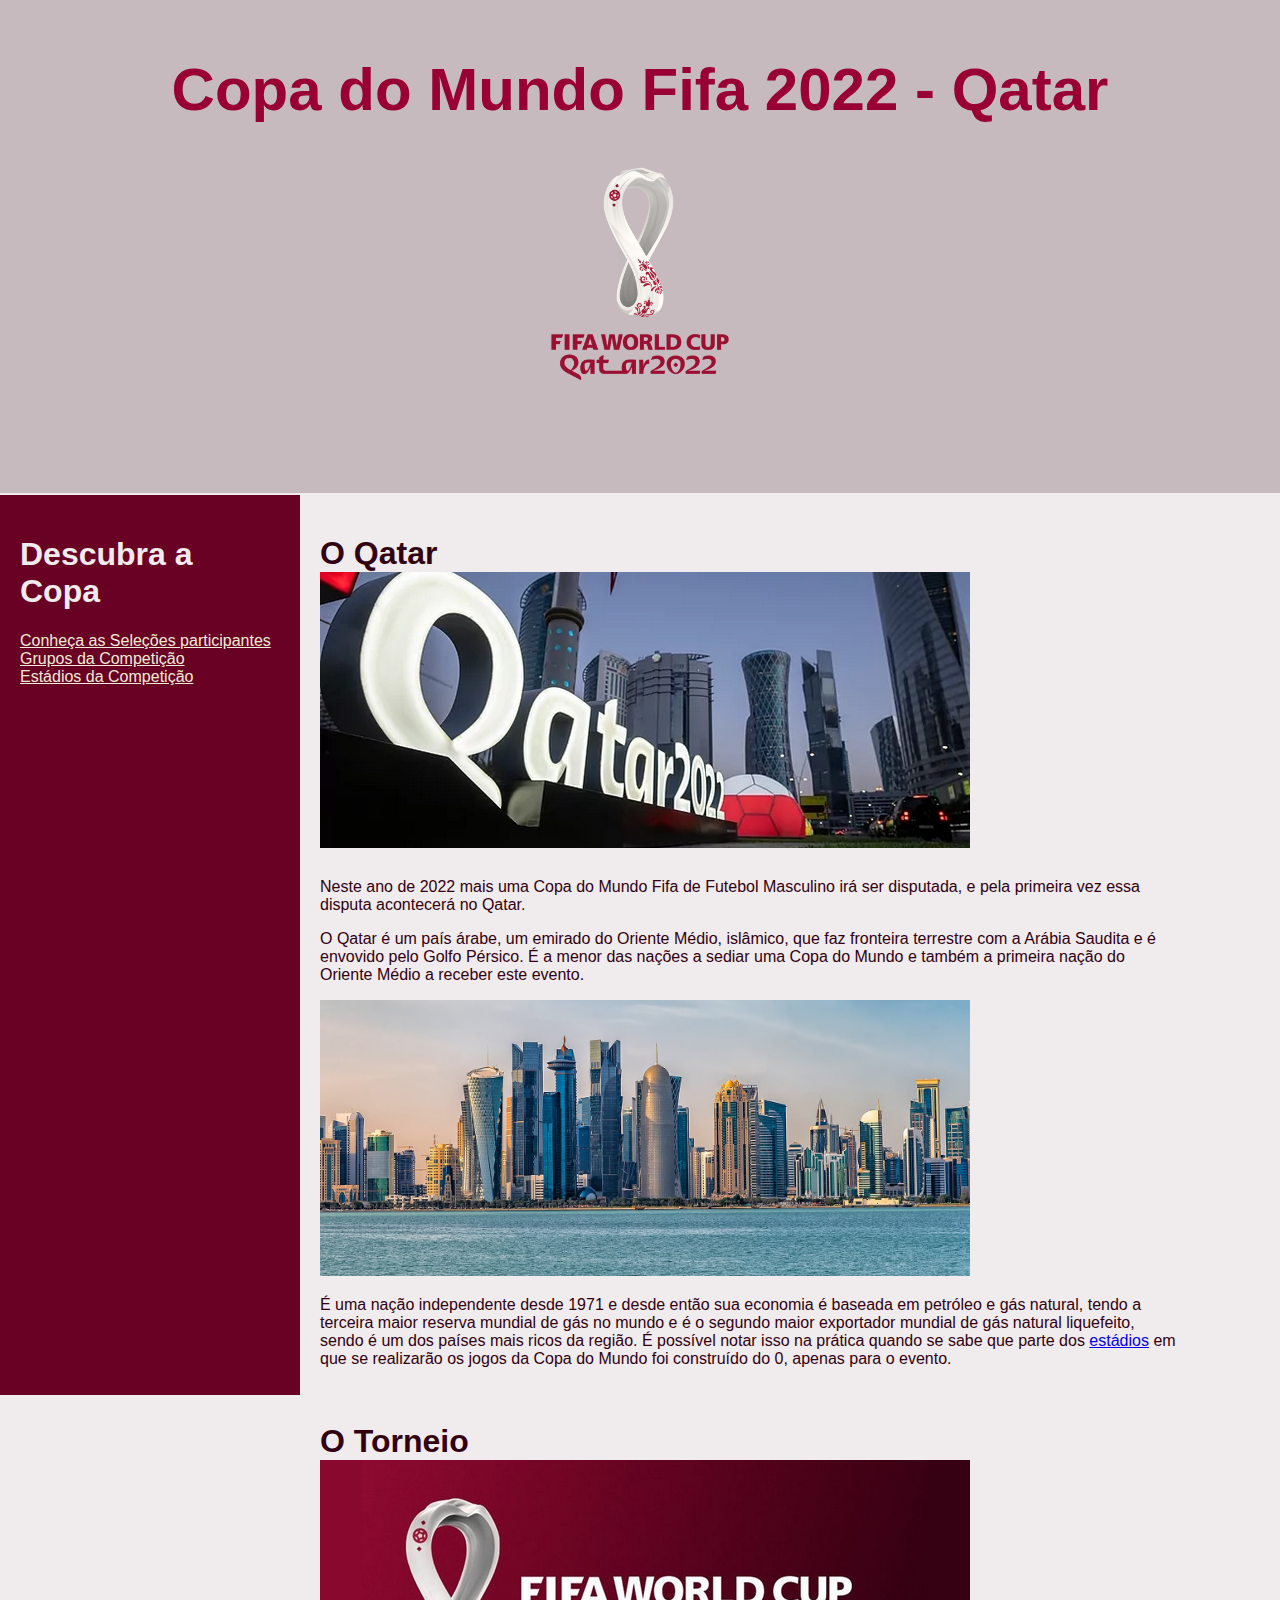
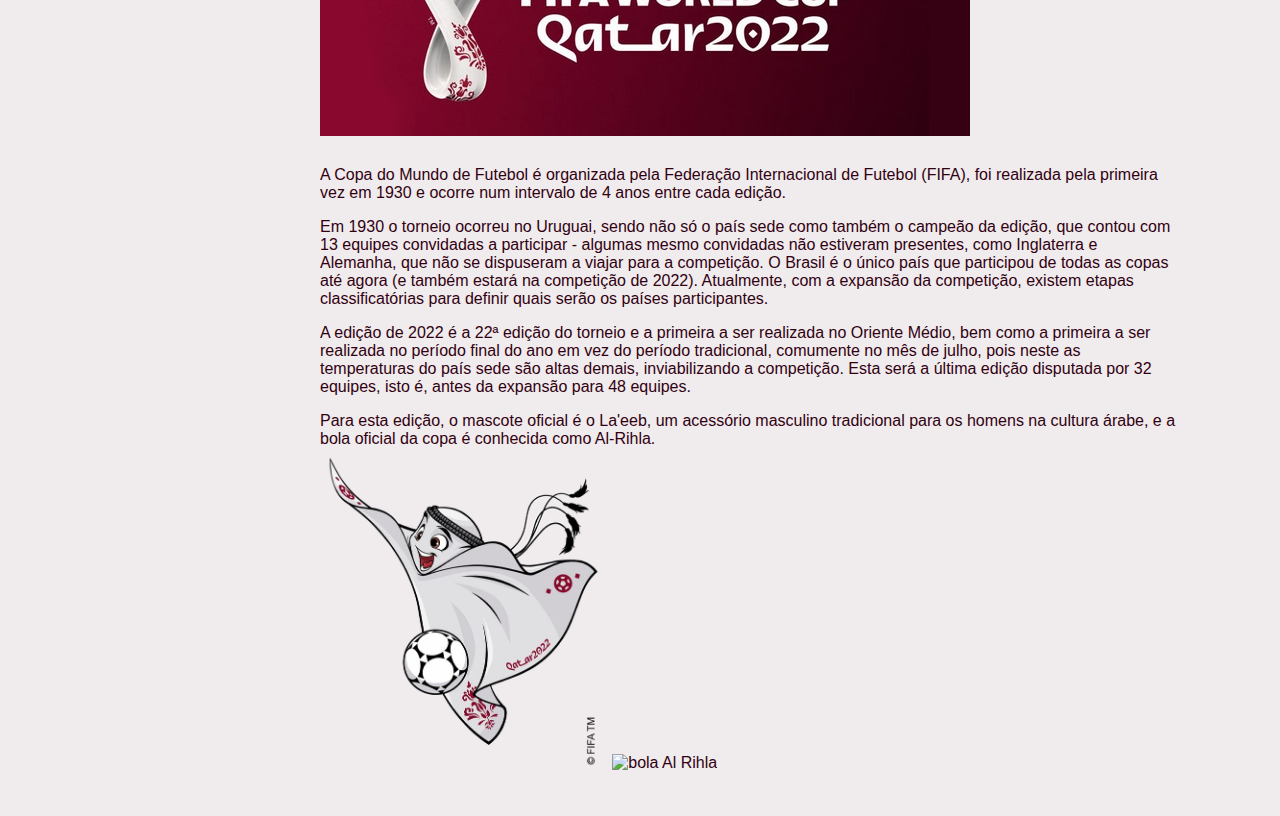
==== index.html @ 2c44ba13 "trouxe as páginas com layout" ====
<!DOCTYPE html>
<html lang="pt-BR">
<head>
    <meta charset="UTF-8">
    <meta http-equiv="X-UA-Compatible" content="IE=edge">
    <meta name="viewport" content="width=device-width, initial-scale=1.0">
    <a href="index.html"></a><title>
      Copa do Mundo 2022 | Qatar
    </a></title>
    <link href="img/copaicon.ico" rel="icon">
    <link rel="stylesheet" href="css/copa.css">
      <nav>
        <ul>
            
            
            <h1>Descubra a Copa</h1>
          
          <li><a href="#" style="color:rgb(240, 235, 214)">Conheça as Seleções participantes</a></li>
          <li><a href="#" style="color:rgb(240, 235, 214)">Grupos da Competição</a></li>
          <li><a href="estadios.html" style="color:rgb(240, 235, 214)">Estádios da Competição</a></li>
          
            </ul>
      </nav>
</head>
<body>
    <header><div class="myDiv">
        <h1 id="myDiv">Copa do Mundo Fifa 2022 - Qatar
          <br>
          <img src="img/logo-copa-cabec-2.png" alt="Copa do Mundo Fifa 2022 - Qatar" height="300px" width="300px">
        </h1>
      </div>

    </header>

    <section></section>

    

      <div class="divText">
    <h1>O Qatar
      <br>
      <img src="img/qatar_doha_2.jpg" alt="Letreiro Qatar" height="276" width="650">
    </h1>
    <p>Neste ano de 2022 mais uma Copa do Mundo Fifa de Futebol Masculino irá ser disputada, e pela primeira vez essa disputa acontecerá no Qatar.</p>
        <p>O Qatar é um país árabe, um emirado do Oriente Médio, islâmico, que faz fronteira terrestre com a Arábia Saudita e é envovido pelo Golfo Pérsico. É a menor das nações a 
            sediar uma Copa do Mundo e também a primeira nação do Oriente Médio a receber este evento.</p>
    <img src="img/qatar_doha.jpg" alt="Doha" height="276" width="650">
    <p>É uma nação independente desde 1971 e desde então sua economia é baseada em petróleo e gás natural, tendo a terceira maior reserva mundial de gás no mundo e é o segundo maior 
    exportador mundial de gás natural liquefeito, sendo é um dos países mais ricos da região. É possível notar isso na prática quando se sabe que parte 
    dos <a href="estadios.html">estádios</a> em que se realizarão os jogos da Copa do Mundo foi construído do 0, apenas para o evento.
</p>
<br>
    <h1>O Torneio
      <br>
      <img src="img/capa_fifa2.jpg" alt="Capa Fifa World Cup 2022" height="276">
    </h1>
    <p>A Copa do Mundo de Futebol é organizada pela Federação Internacional de Futebol (FIFA), foi realizada pela primeira vez em 1930 e ocorre num intervalo de 4 
        anos entre cada edição. </p>
        <p>Em 1930 o torneio ocorreu no Uruguai, sendo não só o país sede como também o campeão da edição, que contou com 13 equipes convidadas a participar - algumas mesmo convidadas 
        não estiveram presentes, como Inglaterra e Alemanha, que não se dispuseram a viajar para a competição. O Brasil é o único país que participou de todas as copas até agora 
        (e também estará na competição de 2022). Atualmente, com a expansão da competição, existem etapas classificatórias para definir quais serão os países participantes. </p> 
      <p>
        A edição de 2022 é a 22ª edição do torneio e a primeira a ser realizada no Oriente Médio, bem como a primeira a ser realizada no período final do ano em vez do período 
        tradicional, comumente no mês de julho, pois neste as temperaturas do país sede são altas demais, inviabilizando a competição. Esta será a última edição disputada por 32 
        equipes, isto é, antes da expansão para 48 equipes. </p>        
        <p>Para esta edição, o mascote oficial é o La'eeb, um acessório masculino tradicional para os homens na cultura árabe, e a bola oficial da copa é conhecida como Al-Rihla.<br>
          <img src="img/mascote_laeeb_transp.png" alt="Mascote La'eeb" height="320">
          <img src="img/bola_copa2.gif" alt="bola Al Rihla" height="320">
    </p>
  </div>
  
    
</body>
</html>
---- css/copa.css ----
* {
    box-sizing: border-box;
    
  }
  
  header {
    background-color: rgb(199, 186, 191);
    position:fixed;
    padding: 15px;
    top: 0px;
    width: 100%;
    text-align: center;
    font-size: 30px;
    font-family: 'Lucida Sans', 'Lucida Sans Regular', 'Lucida Grande', 'Lucida Sans Unicode', Geneva, Verdana, sans-serif;
    color: rgb(153, 0, 51);
  }
  
   body {
        
          margin-left: auto;
          margin-right: auto;
  
          font-family: 'Lucida Sans', 'Lucida Sans Regular', 'Lucida Grande', 'Lucida Sans Unicode', Geneva, Verdana, sans-serif;
          color:rgb(49, 1, 17);
          background-color: rgb(240, 235, 237);
        }
        
  /* Create two columns/boxes that floats next to each other */
  nav {
    margin-top: 487px;
    float: left;
    position: fixed;
    width: 300px;
    height: 100%;
    background: rgb(104, 1, 35);
    padding: 20px;
  }
  
  /* Style the list inside the menu */
  nav ul {
    list-style-type: none;
    padding: 0;
    font-family: 'Lucida Sans', 'Lucida Sans Regular', 'Lucida Grande', 'Lucida Sans Unicode', Geneva, Verdana, sans-serif;
    color:rgb(240, 235, 237);
  }

  .divText {
    position: relative;
    margin-left: 300px;
    margin-top: 486px;
    padding: 20px;
    width: 70%;
    background-color: rgb(240, 235, 237);
  
  }

section::after {
  content: "";
  display: table;
  clear: both;
}

     

      @media (max-width: 600px) {
  nav, article {
    width: 100%;
    height: auto;
  }
}
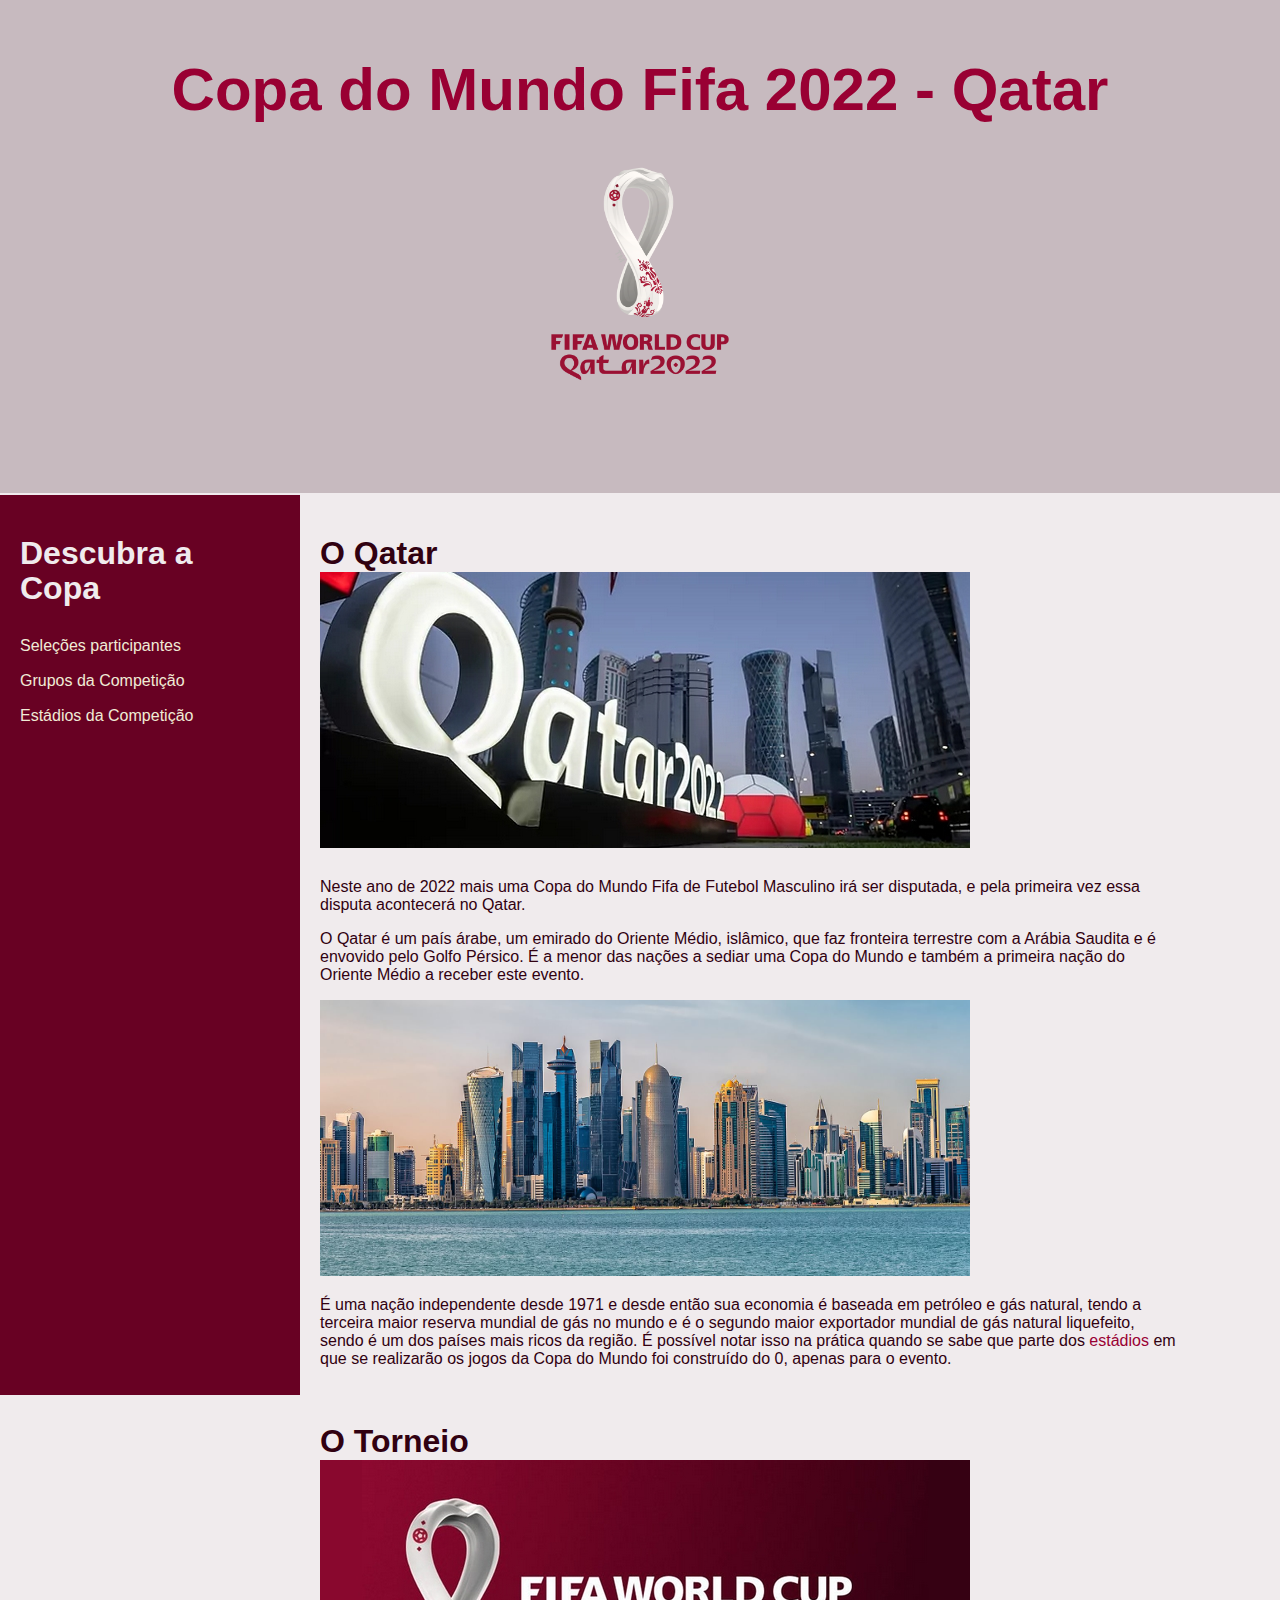
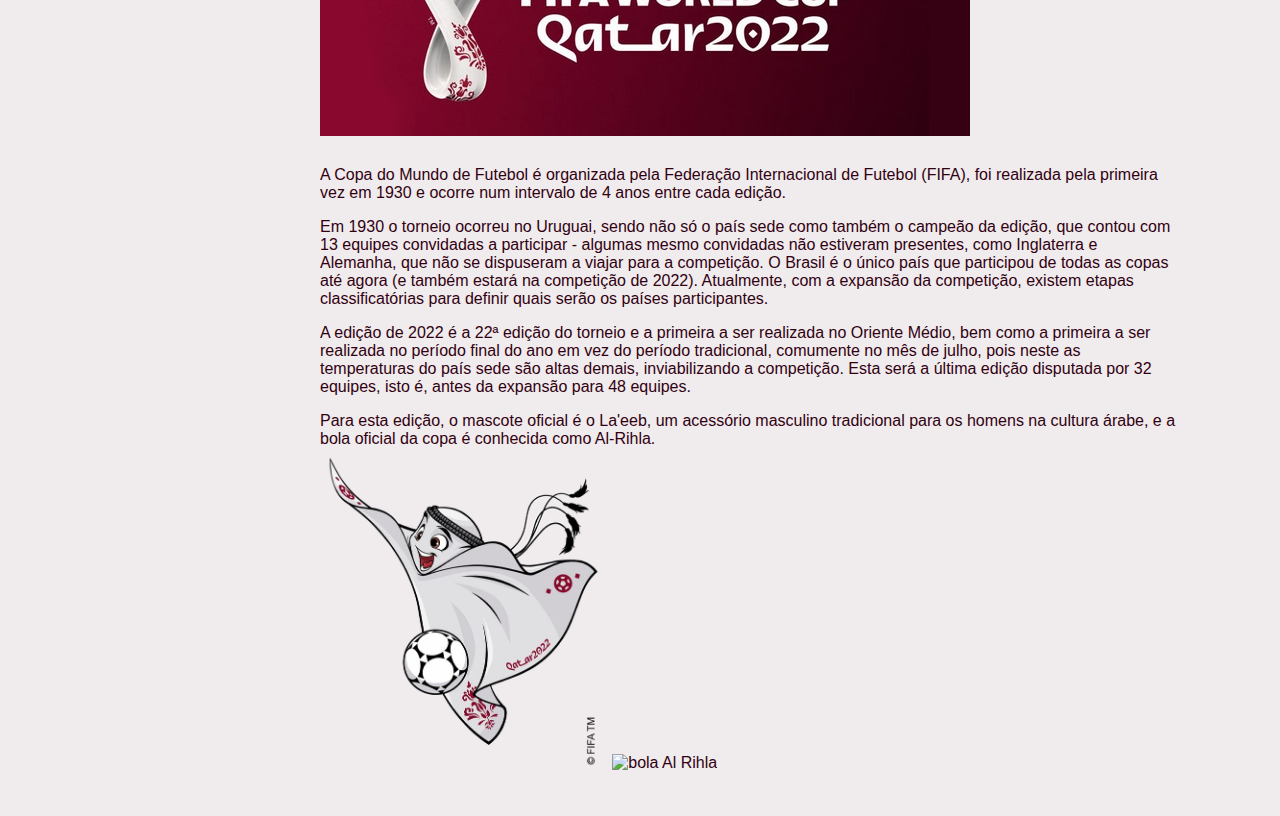
==== commit 5553d15b: "Organização dos links" ====
--- a/index.html
+++ b/index.html
@@ -4,9 +4,9 @@
     <meta charset="UTF-8">
     <meta http-equiv="X-UA-Compatible" content="IE=edge">
     <meta name="viewport" content="width=device-width, initial-scale=1.0">
-    <a href="index.html"></a><title>
+    <title>
       Copa do Mundo 2022 | Qatar
-    </a></title>
+    </title>
     <link href="img/copaicon.ico" rel="icon">
     <link rel="stylesheet" href="css/copa.css">
       <nav>
@@ -15,19 +15,19 @@
             
             <h1>Descubra a Copa</h1>
           
-          <li><a href="#" style="color:rgb(240, 235, 214)">Conheça as Seleções participantes</a></li>
-          <li><a href="#" style="color:rgb(240, 235, 214)">Grupos da Competição</a></li>
+          <li><a href="#" style="color:rgb(240, 235, 214)">Seleções participantes</a></li>
+          <li><a href="grupos.html" style="color:rgb(240, 235, 214)">Grupos da Competição</a></li>
           <li><a href="estadios.html" style="color:rgb(240, 235, 214)">Estádios da Competição</a></li>
           
             </ul>
       </nav>
 </head>
 <body>
-    <header><div class="myDiv">
+    <header><div class="myDiv"><a href="index.html">
         <h1 id="myDiv">Copa do Mundo Fifa 2022 - Qatar
           <br>
           <img src="img/logo-copa-cabec-2.png" alt="Copa do Mundo Fifa 2022 - Qatar" height="300px" width="300px">
-        </h1>
+        </h1></a>
       </div>
 
     </header>
--- a/css/copa.css
+++ b/css/copa.css
@@ -2,7 +2,16 @@
     box-sizing: border-box;
     
   }
-  
+
+  a {
+    color: rgb(153, 0, 51)
+    
+  }
+  a:link {
+    text-decoration: none;
+  }
+
+
   header {
     background-color: rgb(199, 186, 191);
     position:fixed;
@@ -14,7 +23,7 @@
     font-family: 'Lucida Sans', 'Lucida Sans Regular', 'Lucida Grande', 'Lucida Sans Unicode', Geneva, Verdana, sans-serif;
     color: rgb(153, 0, 51);
   }
-  
+
    body {
         
           margin-left: auto;
@@ -30,6 +39,7 @@
     margin-top: 487px;
     float: left;
     position: fixed;
+    line-height: 35px;
     width: 300px;
     height: 100%;
     background: rgb(104, 1, 35);
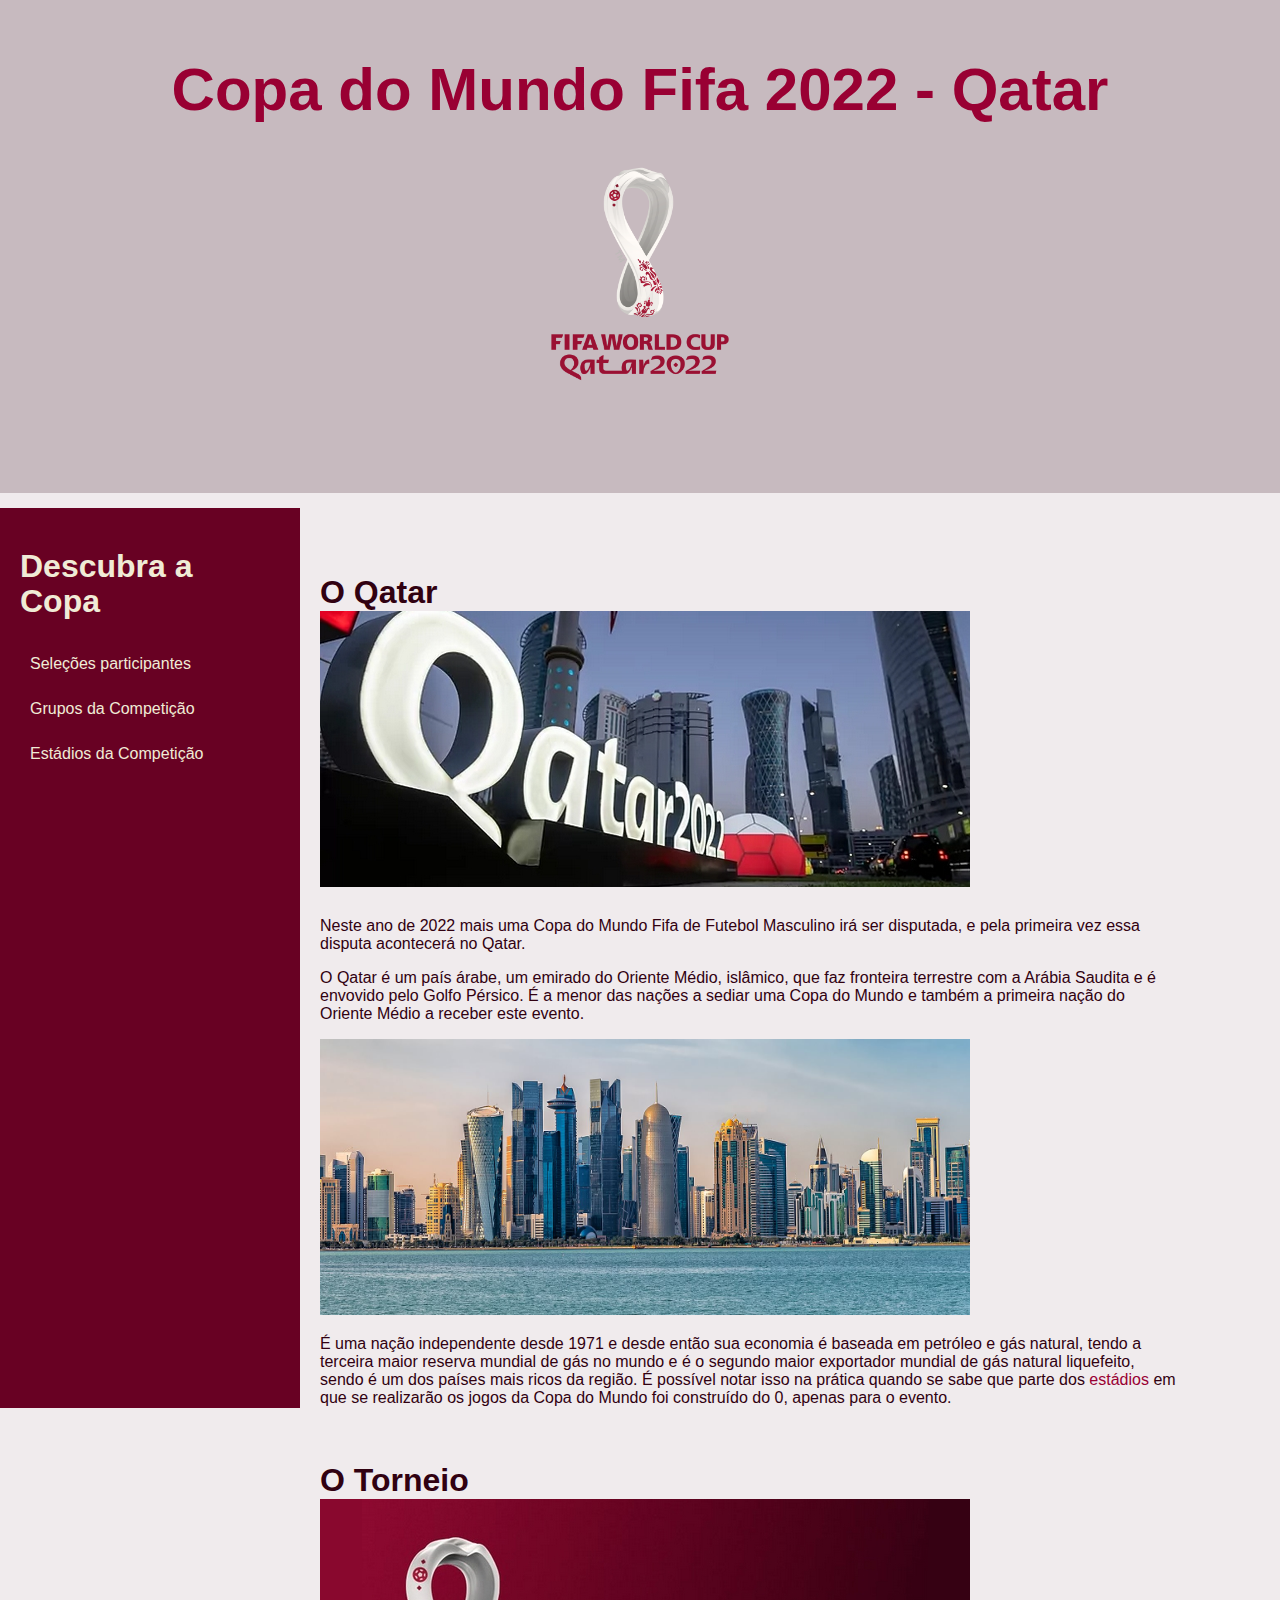
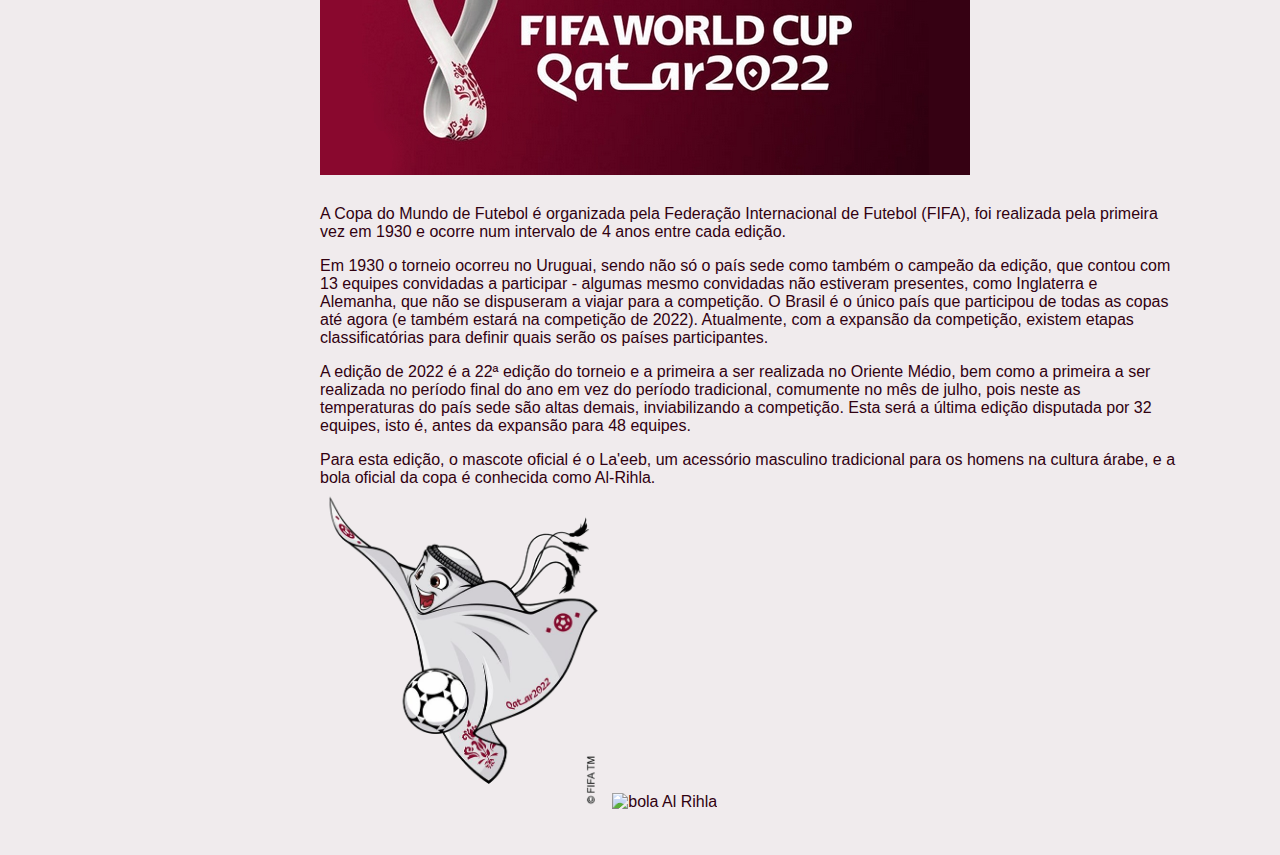
==== commit 3ce2c3aa: "selecoes e estilo no indice" ====
--- a/index.html
+++ b/index.html
@@ -9,13 +9,18 @@
     </title>
     <link href="img/copaicon.ico" rel="icon">
     <link rel="stylesheet" href="css/copa.css">
-      <nav>
-        <ul>
-            
-            
-            <h1>Descubra a Copa</h1>
+    <nav>
+      
+      <h1 style="color:rgb(240, 235, 214)">Descubra a Copa</h1>
+        <ul class="menu">
           
-          <li><a href="#" style="color:rgb(240, 235, 214)">Seleções participantes</a></li>
+          <li><a href="selecoes.html" style="color:rgb(240, 235, 214)">Seleções participantes</a>
+                <ul>
+                    <li><a href="selecoes.html#brasil">Brasil</a></li>
+                    <li><a href="link pra ir direto no país">País</a></li>
+                    <li><a href="link pra ir direto no país">País</a></li>
+                </ul>
+            </li>
           <li><a href="grupos.html" style="color:rgb(240, 235, 214)">Grupos da Competição</a></li>
           <li><a href="estadios.html" style="color:rgb(240, 235, 214)">Estádios da Competição</a></li>
           
--- a/css/copa.css
+++ b/css/copa.css
@@ -33,10 +33,11 @@
           color:rgb(49, 1, 17);
           background-color: rgb(240, 235, 237);
         }
+
         
   /* Create two columns/boxes that floats next to each other */
   nav {
-    margin-top: 487px;
+    margin-top: 500px;
     float: left;
     position: fixed;
     line-height: 35px;
@@ -50,6 +51,7 @@
   nav ul {
     list-style-type: none;
     padding: 0;
+    position: relative;
     font-family: 'Lucida Sans', 'Lucida Sans Regular', 'Lucida Grande', 'Lucida Sans Unicode', Geneva, Verdana, sans-serif;
     color:rgb(240, 235, 237);
   }
@@ -57,7 +59,7 @@
   .divText {
     position: relative;
     margin-left: 300px;
-    margin-top: 486px;
+    margin-top: 525px;
     padding: 20px;
     width: 70%;
     background-color: rgb(240, 235, 237);
@@ -77,4 +79,23 @@
     width: 100%;
     height: auto;
   }
-}+}
+
+.menu li a{color:#2c0211; text-decoration:none; padding:5px 10px; display:block;}
+
+.menu li a:hover{;
+color: rgb(29, 14, 20, 0.653);
+-moz-box-shadow:0 3px 10px 0 #CCC;
+-webkit-box-shadow:0 3px 10px 0 #ccc;
+text-shadow:0px 0px 5px #fff;
+}
+
+.menu li  ul{
+    position:absolute;
+    top:25px;
+    left: 90px;
+    background-color:rgb(199, 186, 191);
+    display:none;
+    }
+
+    .menu li:hover ul, .menu li.over ul{display:block;}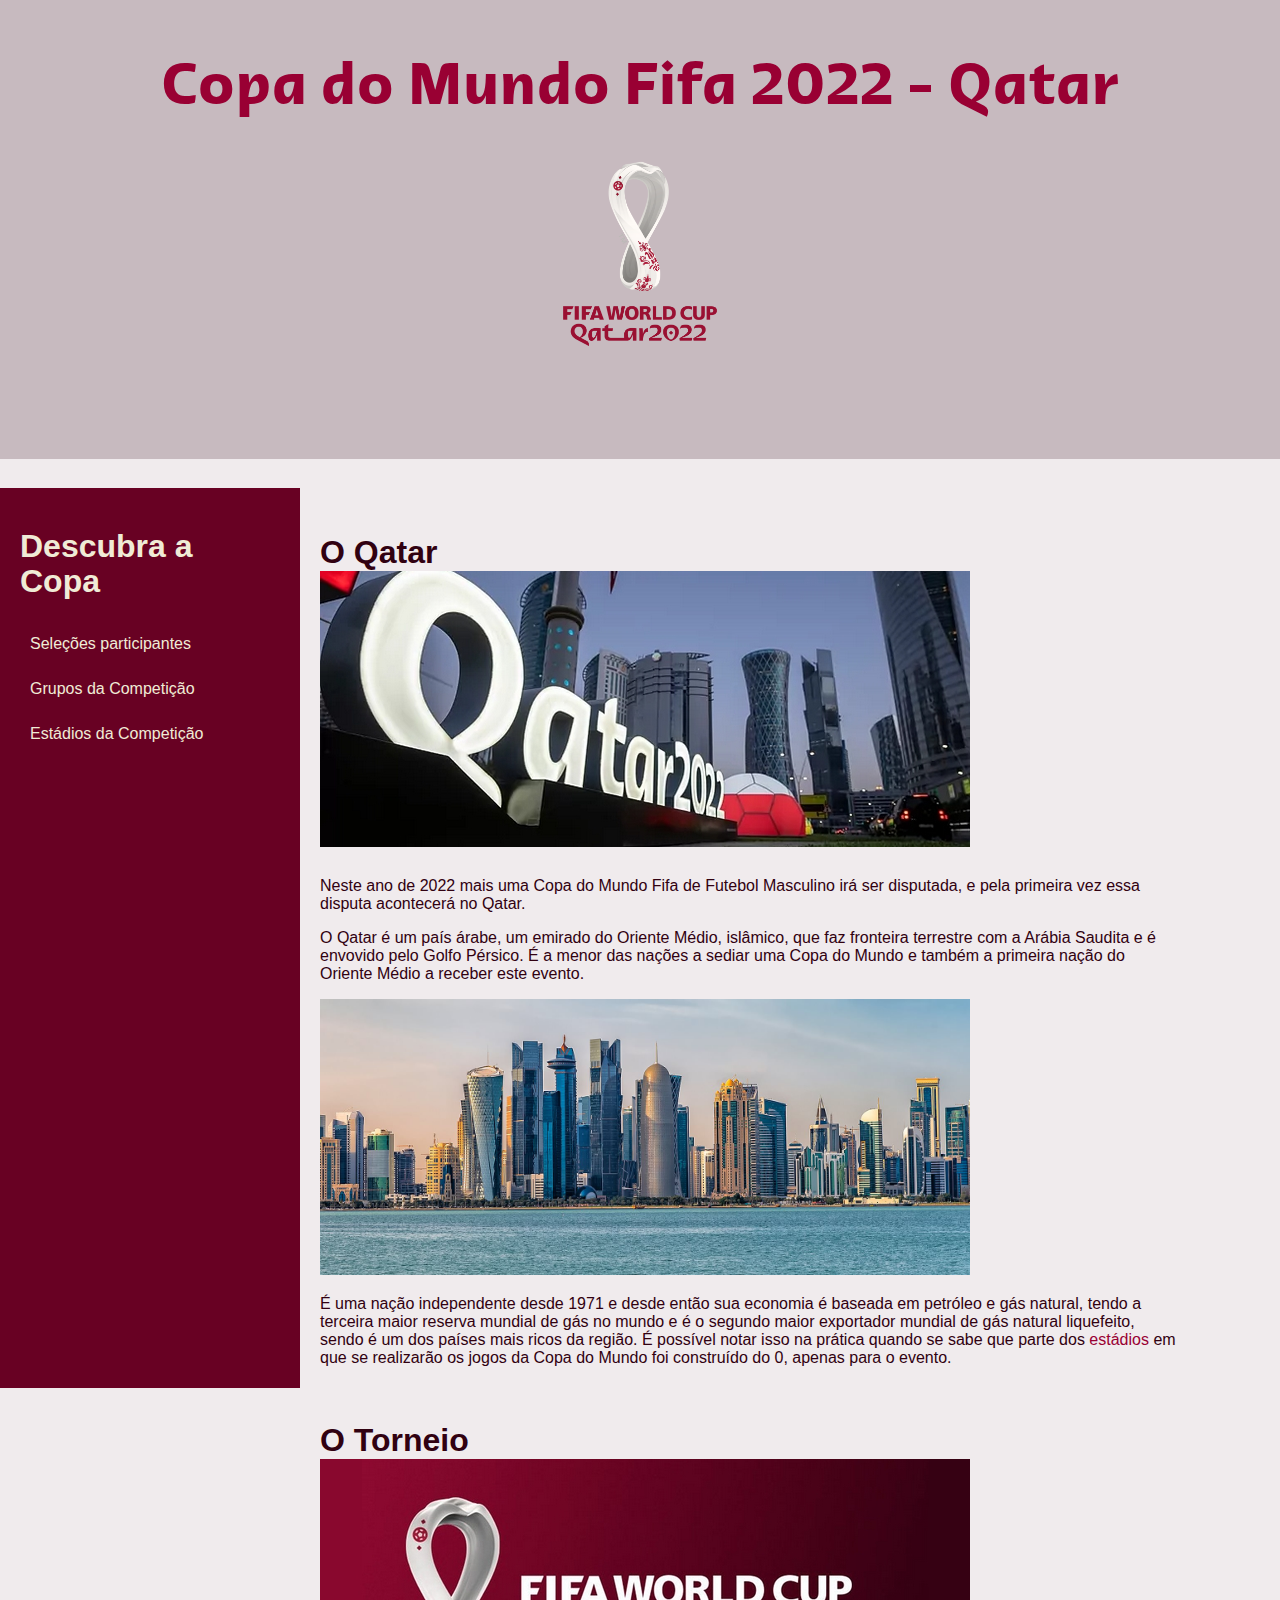
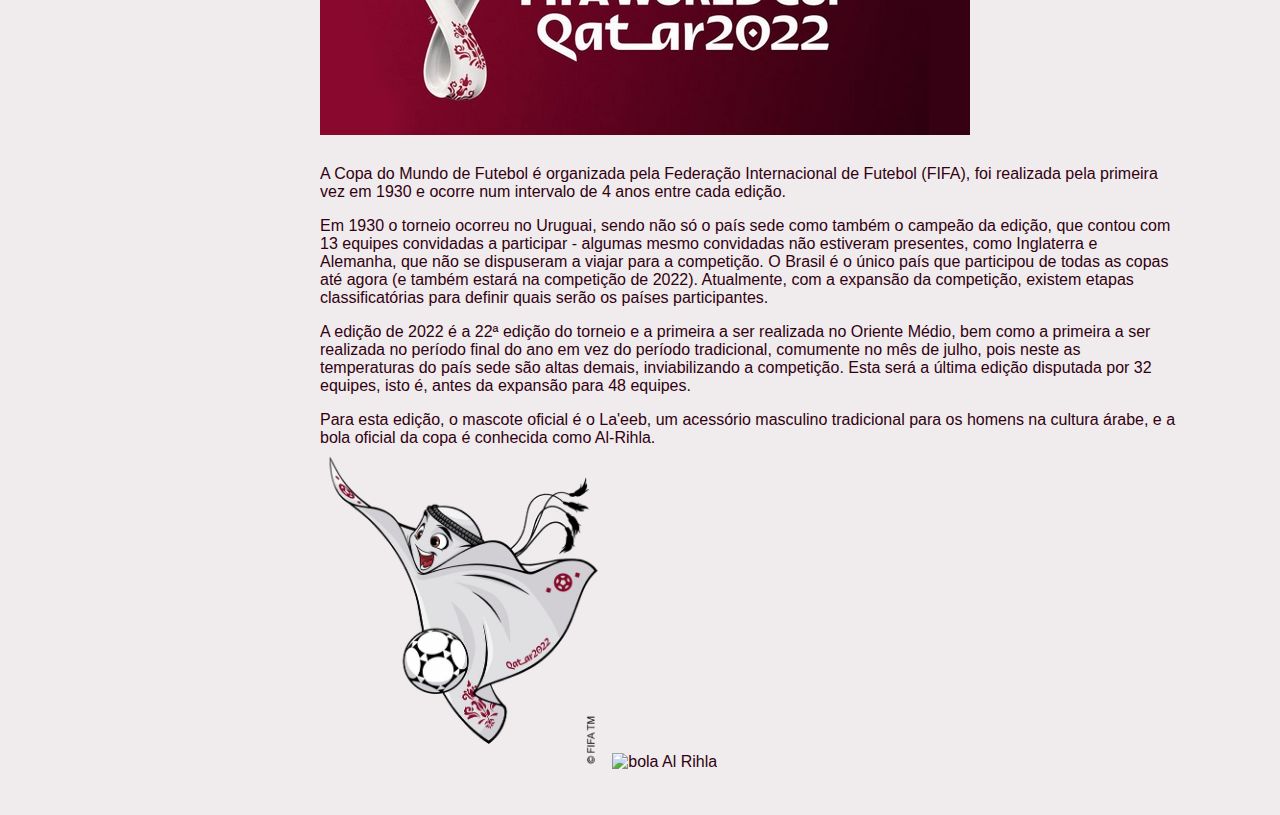
==== commit 5f27bdde: "alterações design" ====
--- a/index.html
+++ b/index.html
@@ -4,38 +4,48 @@
     <meta charset="UTF-8">
     <meta http-equiv="X-UA-Compatible" content="IE=edge">
     <meta name="viewport" content="width=device-width, initial-scale=1.0">
-    <title>
-      Copa do Mundo 2022 | Qatar
-    </title>
+    <title>Copa do Mundo 2022 | Qatar</title>
     <link href="img/copaicon.ico" rel="icon">
     <link rel="stylesheet" href="css/copa.css">
+    <link rel="stylesheet" href="css/estadios.css"> 
     <nav>
       
-      <h1 style="color:rgb(240, 235, 214)">Descubra a Copa</h1>
-        <ul class="menu">
-          
-          <li><a href="selecoes.html" style="color:rgb(240, 235, 214)">Seleções participantes</a>
-                <ul>
-                    <li><a href="selecoes.html#brasil">Brasil</a></li>
-                    <li><a href="link pra ir direto no país">País</a></li>
-                    <li><a href="link pra ir direto no país">País</a></li>
+        <h1 style="color:rgb(240, 235, 214)">Descubra a Copa</h1>
+          <ul class="menu">
+            
+            <li><a href="selecoes.html" style="color:rgb(240, 235, 214)">Seleções participantes</a>
+                  <ul class="one">
+                      <li><a href="selecoes.html#brasil">Brasil</a></li>
+                      <li><a href="link pra ir direto no país">País</a></li>
+                      <li><a href="link pra ir direto no país">País</a></li>
+                  </ul>
+              </li>
+            <li><a href="grupos.html" style="color:rgb(240, 235, 214)">Grupos da Competição</a></li>
+            <li><a href="estadios.html" style="color:rgb(240, 235, 214)">Estádios da Competição</a>
+                <ul class="two">
+                    <li><a href="estadios.html#bayt">Al Bayt</a></li>
+                    <li><a href="estadios.html#lusail">Lusail</a></li>
+                    <li><a href="estadios.html#est974">Estádio 974</a></li>
+                    <li><a href="estadios.html#khalifa">Khalifa</a></li>
+                    <li><a href="estadios.html#educacao">Cidade da Educação</a></li>
+                    <li><a href="estadios.html#thumama">Al Thumama</a></li>
+                    <li><a href="estadios.html#ahmad">Àhmad Bin Ali</a></li>
+                    <li><a href="estadios.html#janoub">Al Janoub</a></li>
                 </ul>
             </li>
-          <li><a href="grupos.html" style="color:rgb(240, 235, 214)">Grupos da Competição</a></li>
-          <li><a href="estadios.html" style="color:rgb(240, 235, 214)">Estádios da Competição</a></li>
-          
-            </ul>
-      </nav>
+            
+              </ul>
+        </nav>
 </head>
 <body>
-    <header><div class="myDiv"><a href="index.html">
-        <h1 id="myDiv">Copa do Mundo Fifa 2022 - Qatar
-          <br>
-          <img src="img/logo-copa-cabec-2.png" alt="Copa do Mundo Fifa 2022 - Qatar" height="300px" width="300px">
-        </h1></a>
-      </div>
+  <header><div class="myDiv"><a href="index.html">
+    <h1 id="myDiv">Copa do Mundo Fifa 2022 - Qatar
+      <br>
+      <img src="img/logo-copa-cabec-2.png" alt="Copa do Mundo Fifa 2022 - Qatar" height="260px" width="260px">
+    </h1></a>
+  </div>
 
-    </header>
+</header>
 
     <section></section>
 
--- a/css/copa.css
+++ b/css/copa.css
@@ -1,6 +1,12 @@
 * {
     box-sizing: border-box;
     
+  }
+
+  @font-face {
+    font-family: "copaqatar";
+    src: url("Qatar2022Arabic-Bold.ttf");
+    font-style: normal;
   }
 
   a {
@@ -15,20 +21,25 @@
   header {
     background-color: rgb(199, 186, 191);
     position:fixed;
+    font-family: "copaqatar";    
     padding: 15px;
     top: 0px;
     width: 100%;
     text-align: center;
+    color: rgb(153, 0, 51);
+  }
+
+  .myDiv {
+    font-family: "copaqatar";
     font-size: 30px;
-    font-family: 'Lucida Sans', 'Lucida Sans Regular', 'Lucida Grande', 'Lucida Sans Unicode', Geneva, Verdana, sans-serif;
-    color: rgb(153, 0, 51);
+    letter-spacing: 1px;
+
   }
 
    body {
         
           margin-left: auto;
-          margin-right: auto;
-  
+          margin-right: auto;  
           font-family: 'Lucida Sans', 'Lucida Sans Regular', 'Lucida Grande', 'Lucida Sans Unicode', Geneva, Verdana, sans-serif;
           color:rgb(49, 1, 17);
           background-color: rgb(240, 235, 237);
@@ -37,9 +48,9 @@
         
   /* Create two columns/boxes that floats next to each other */
   nav {
-    margin-top: 500px;
+    margin-top: 480px;
     float: left;
-    position: fixed;
+    position: absolute;
     line-height: 35px;
     width: 300px;
     height: 100%;
@@ -58,8 +69,8 @@
 
   .divText {
     position: relative;
+    margin-top: 485px;
     margin-left: 300px;
-    margin-top: 525px;
     padding: 20px;
     width: 70%;
     background-color: rgb(240, 235, 237);
@@ -69,7 +80,7 @@
 section::after {
   content: "";
   display: table;
-  clear: both;
+
 }
 
      
@@ -77,7 +88,7 @@
       @media (max-width: 600px) {
   nav, article {
     width: 100%;
-    height: auto;
+    height: 100%;
   }
 }
 
@@ -90,12 +101,22 @@
 text-shadow:0px 0px 5px #fff;
 }
 
-.menu li  ul{
-    position:absolute;
-    top:25px;
-    left: 90px;
+.menu li  ul.one{
+    position:sticky;
+    top:35px;
+    left: 150px;
     background-color:rgb(199, 186, 191);
     display:none;
     }
 
-    .menu li:hover ul, .menu li.over ul{display:block;}+    .menu li:hover ul, .menu li.over ul{display:block;}
+
+.menu li  ul.two{
+      position:sticky;
+      top:125px;
+      left: 150px;
+      background-color:rgb(199, 186, 191);
+      display:none;
+      }
+  
+      .menu li:hover ul, .menu li.over ul{display:block;}--- a/css/estadios.css
+++ b/css/estadios.css
@@ -0,0 +1,22 @@
+#jogos1, th, td {
+    border: 2px solid rgb(49, 1, 17);
+    border-collapse: collapse;
+    text-align: center;
+  }
+  
+  #info {
+    position: sticky;
+    background-color: rgb(240, 235, 237);
+    padding: 20px;
+    width: 70%;
+    margin-top: 485px;
+    margin-left: 300px;
+  }
+  
+  .tabela1 {
+    text-align: center;
+  }
+  
+  #primeira {
+      background-color: rgb(211, 177, 187);
+  }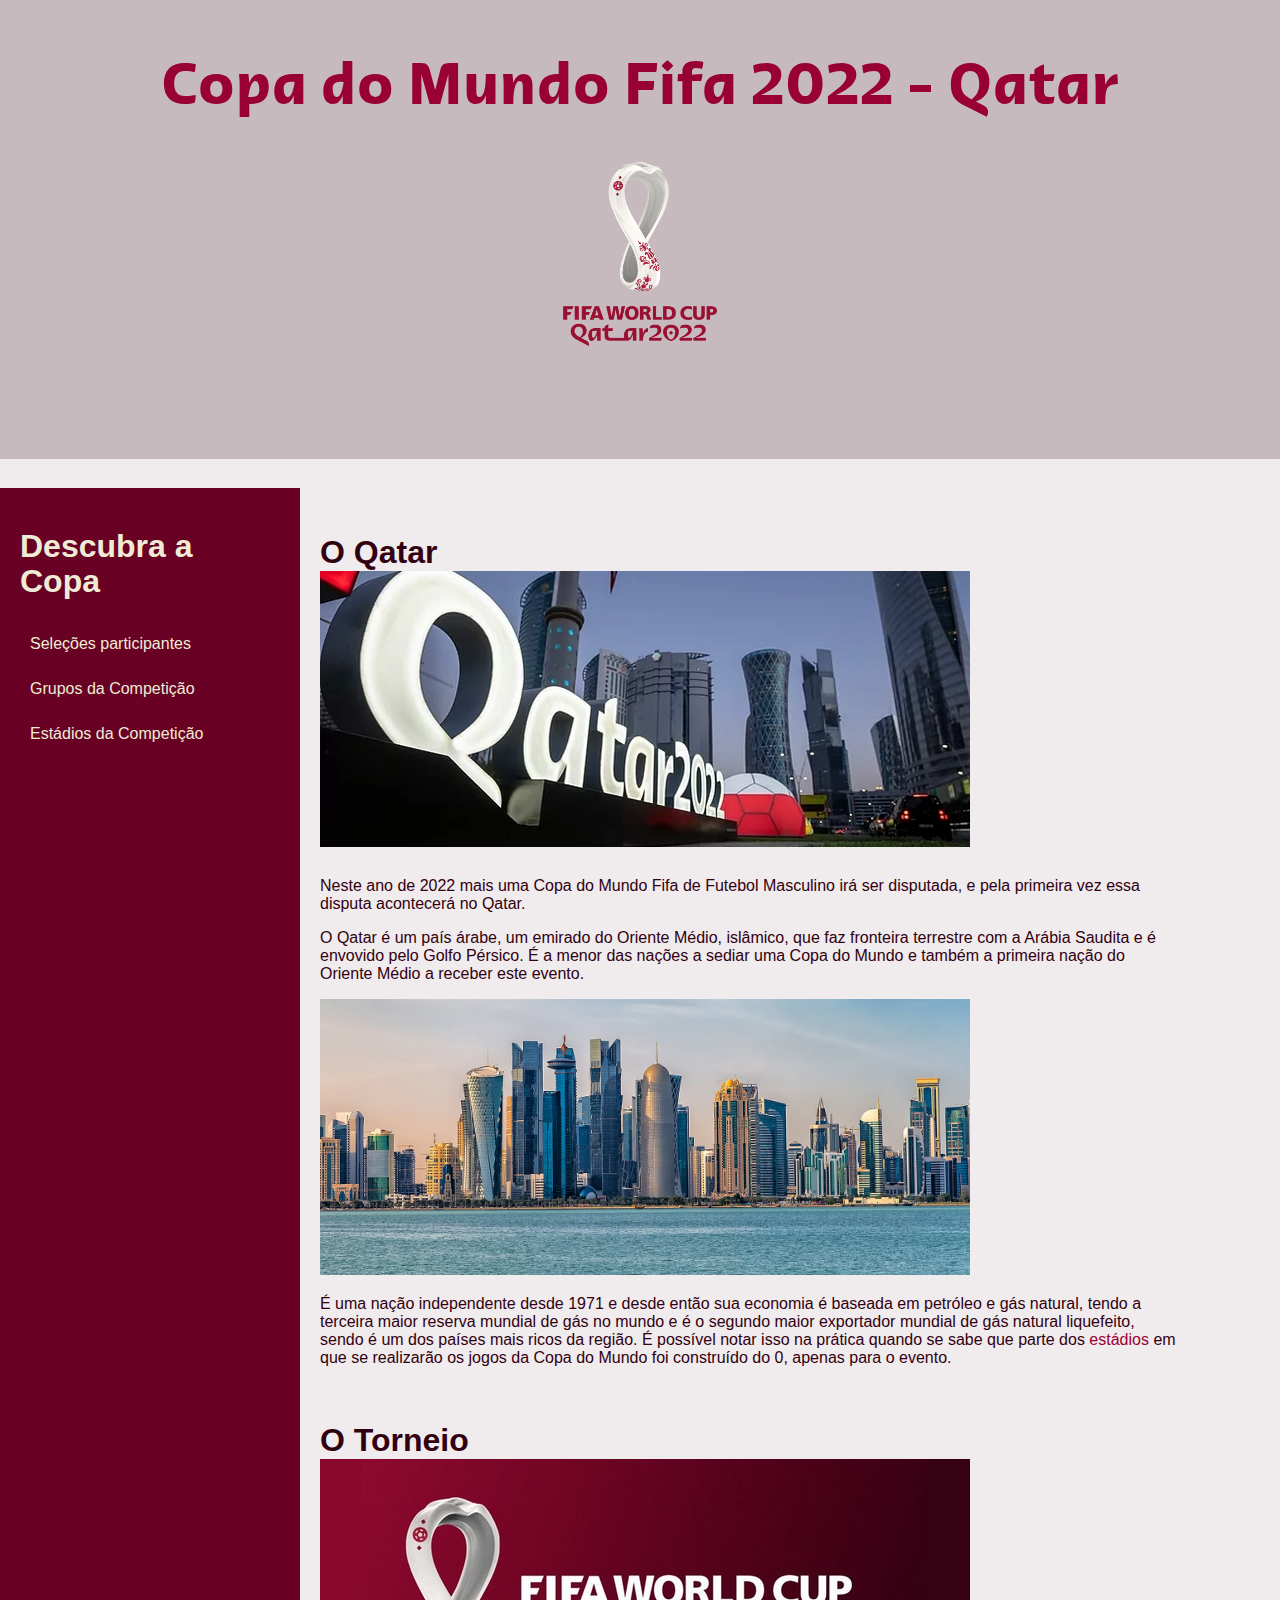
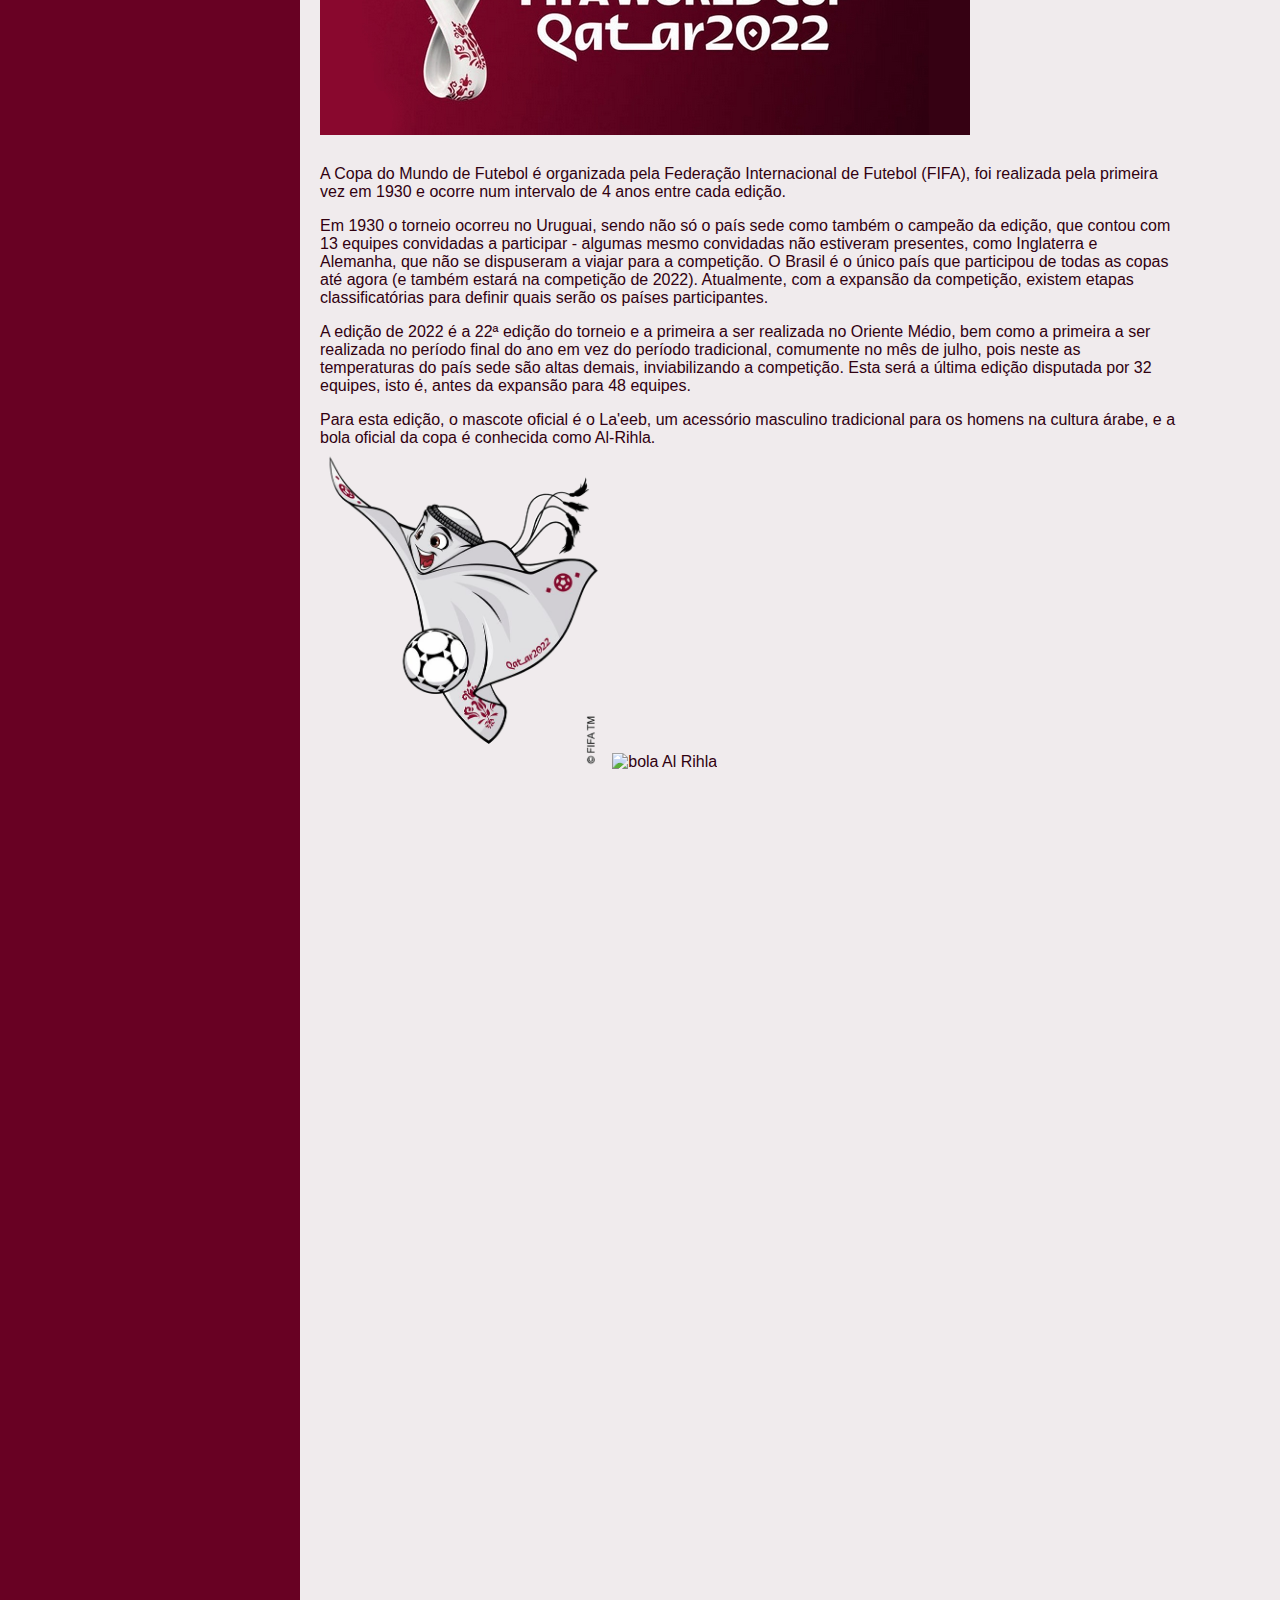
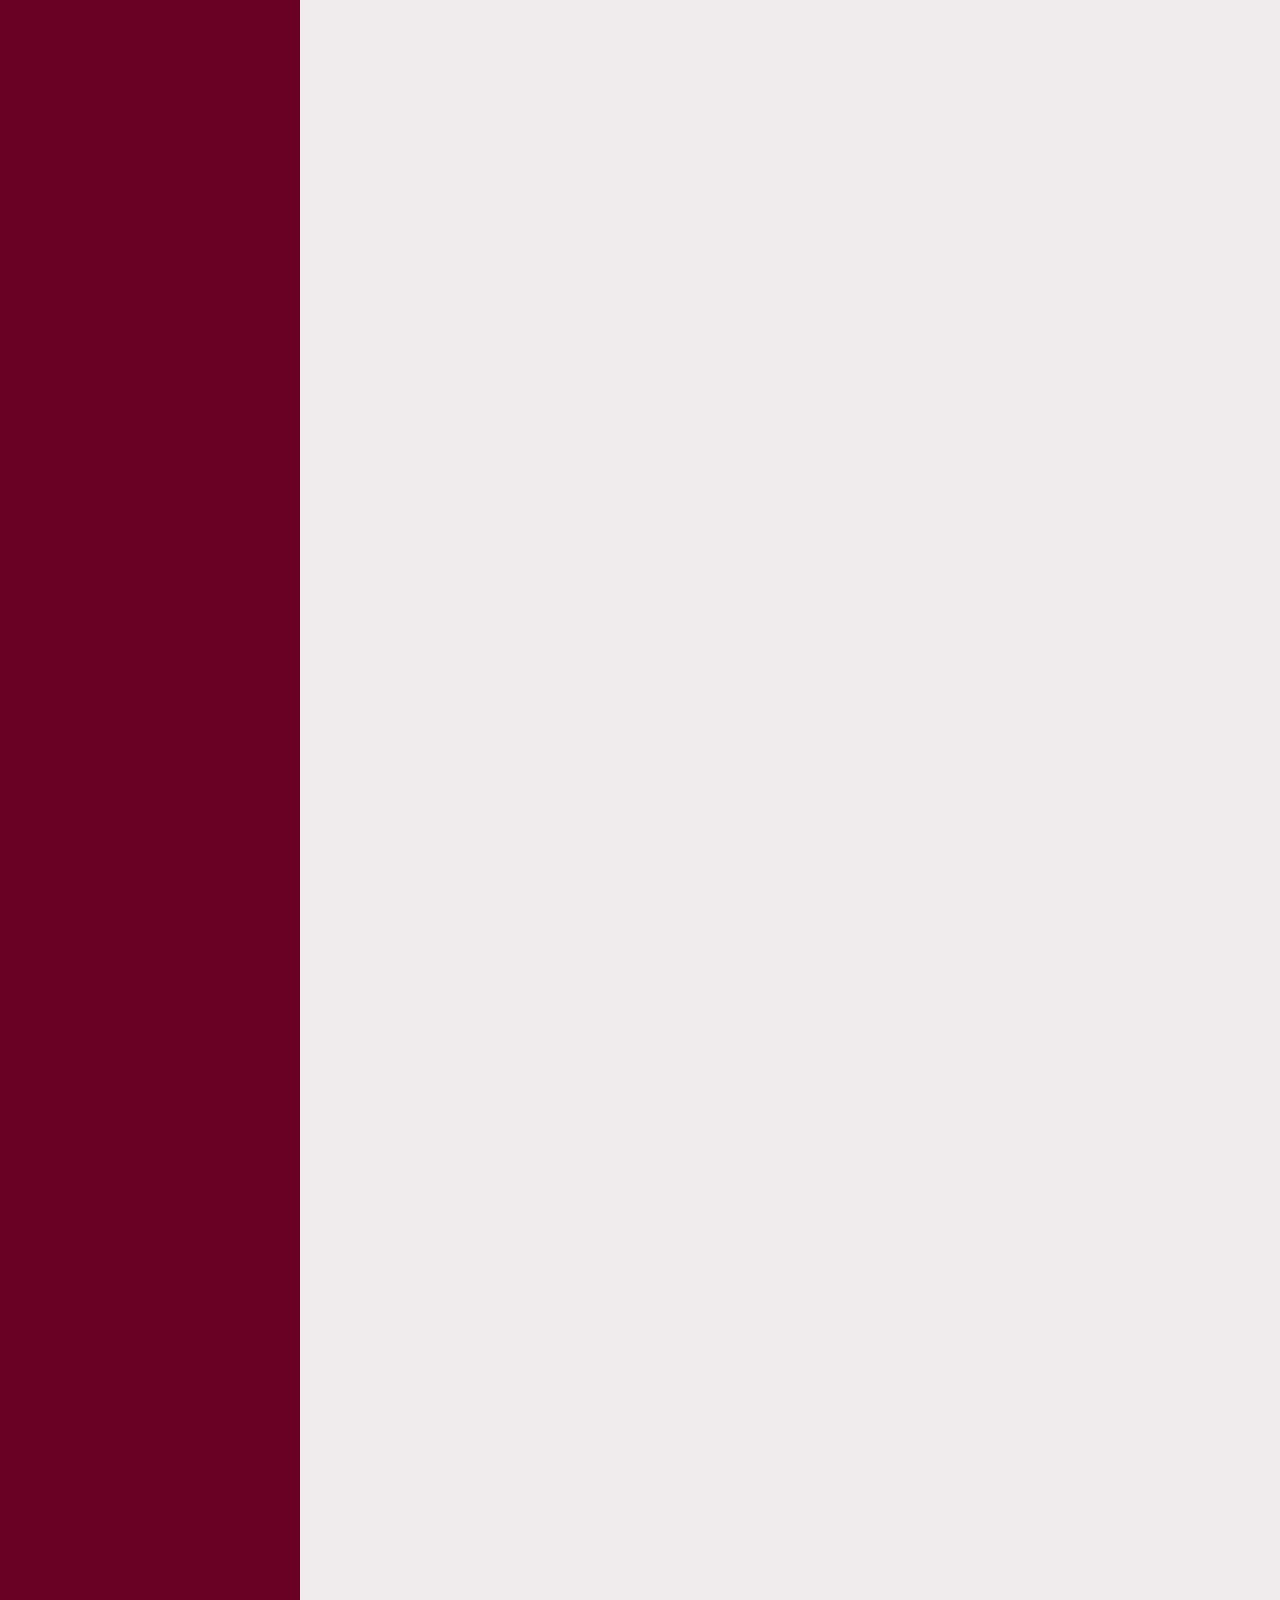
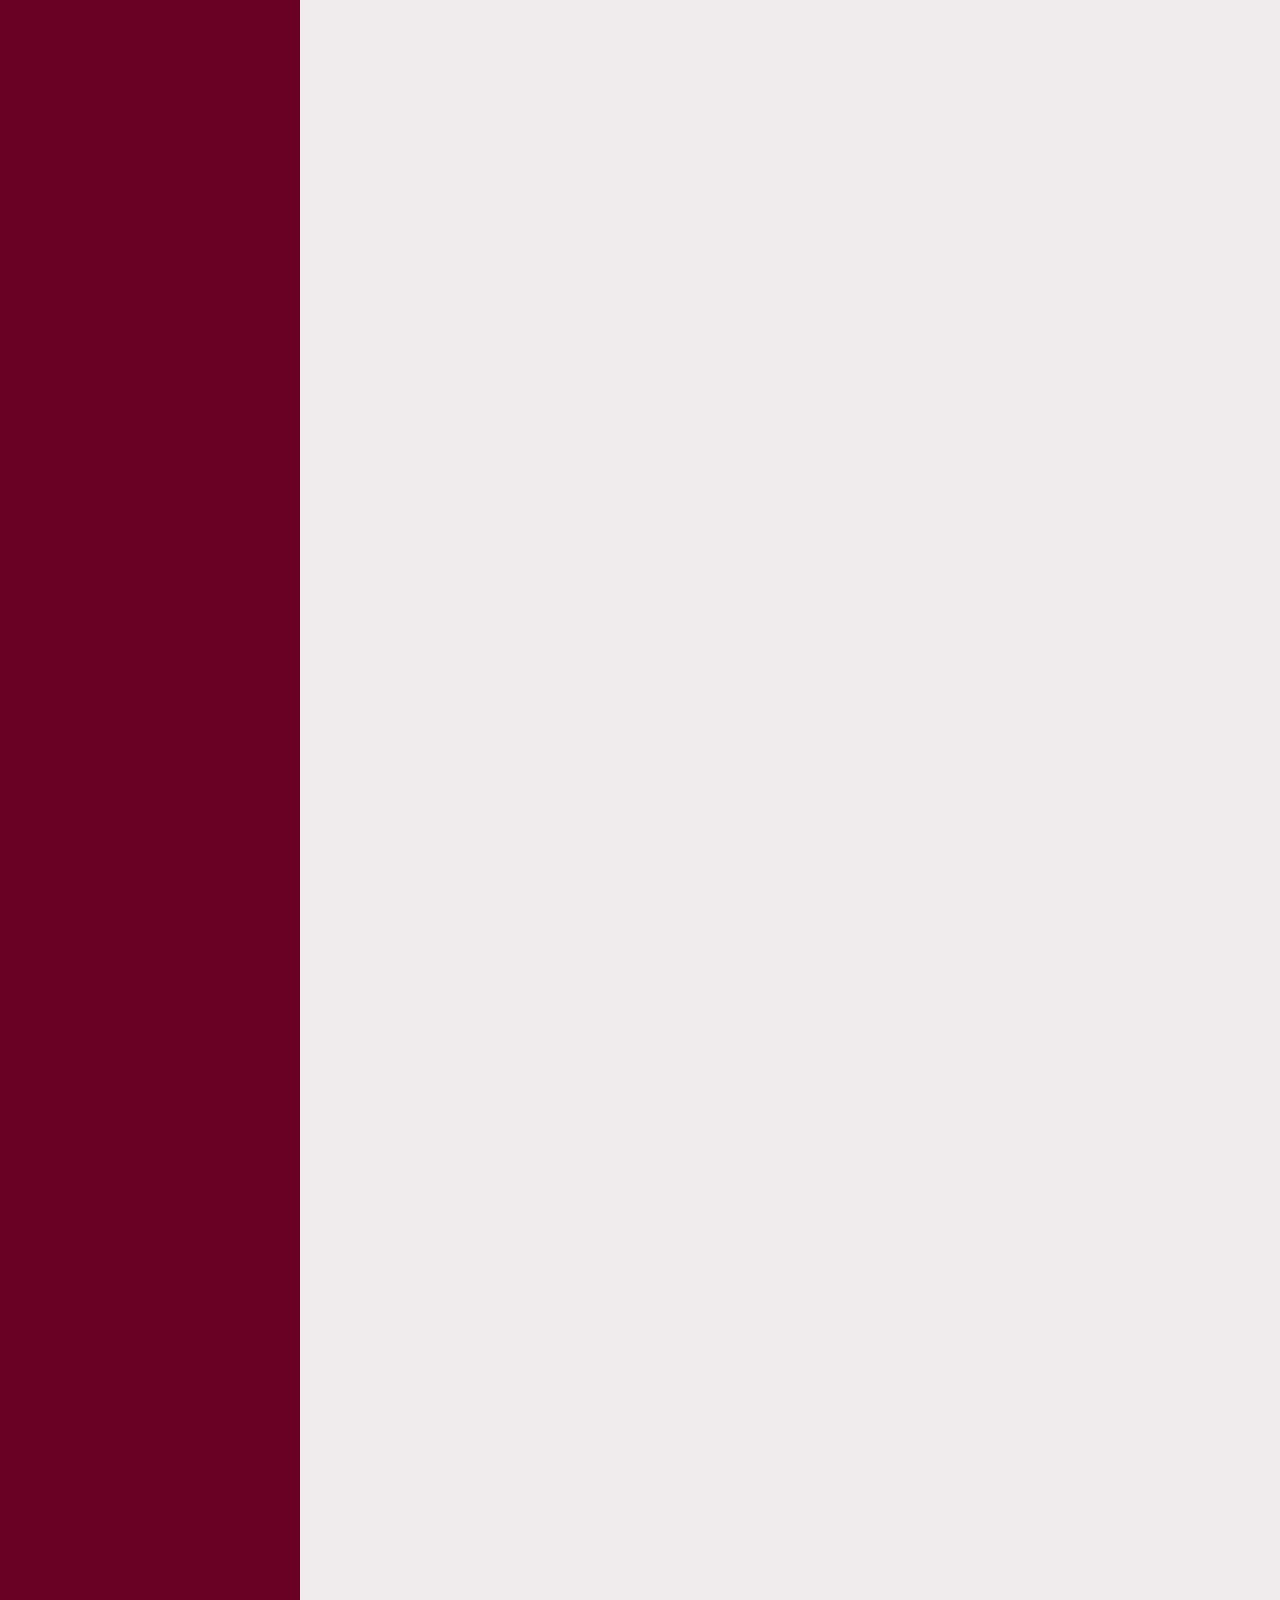
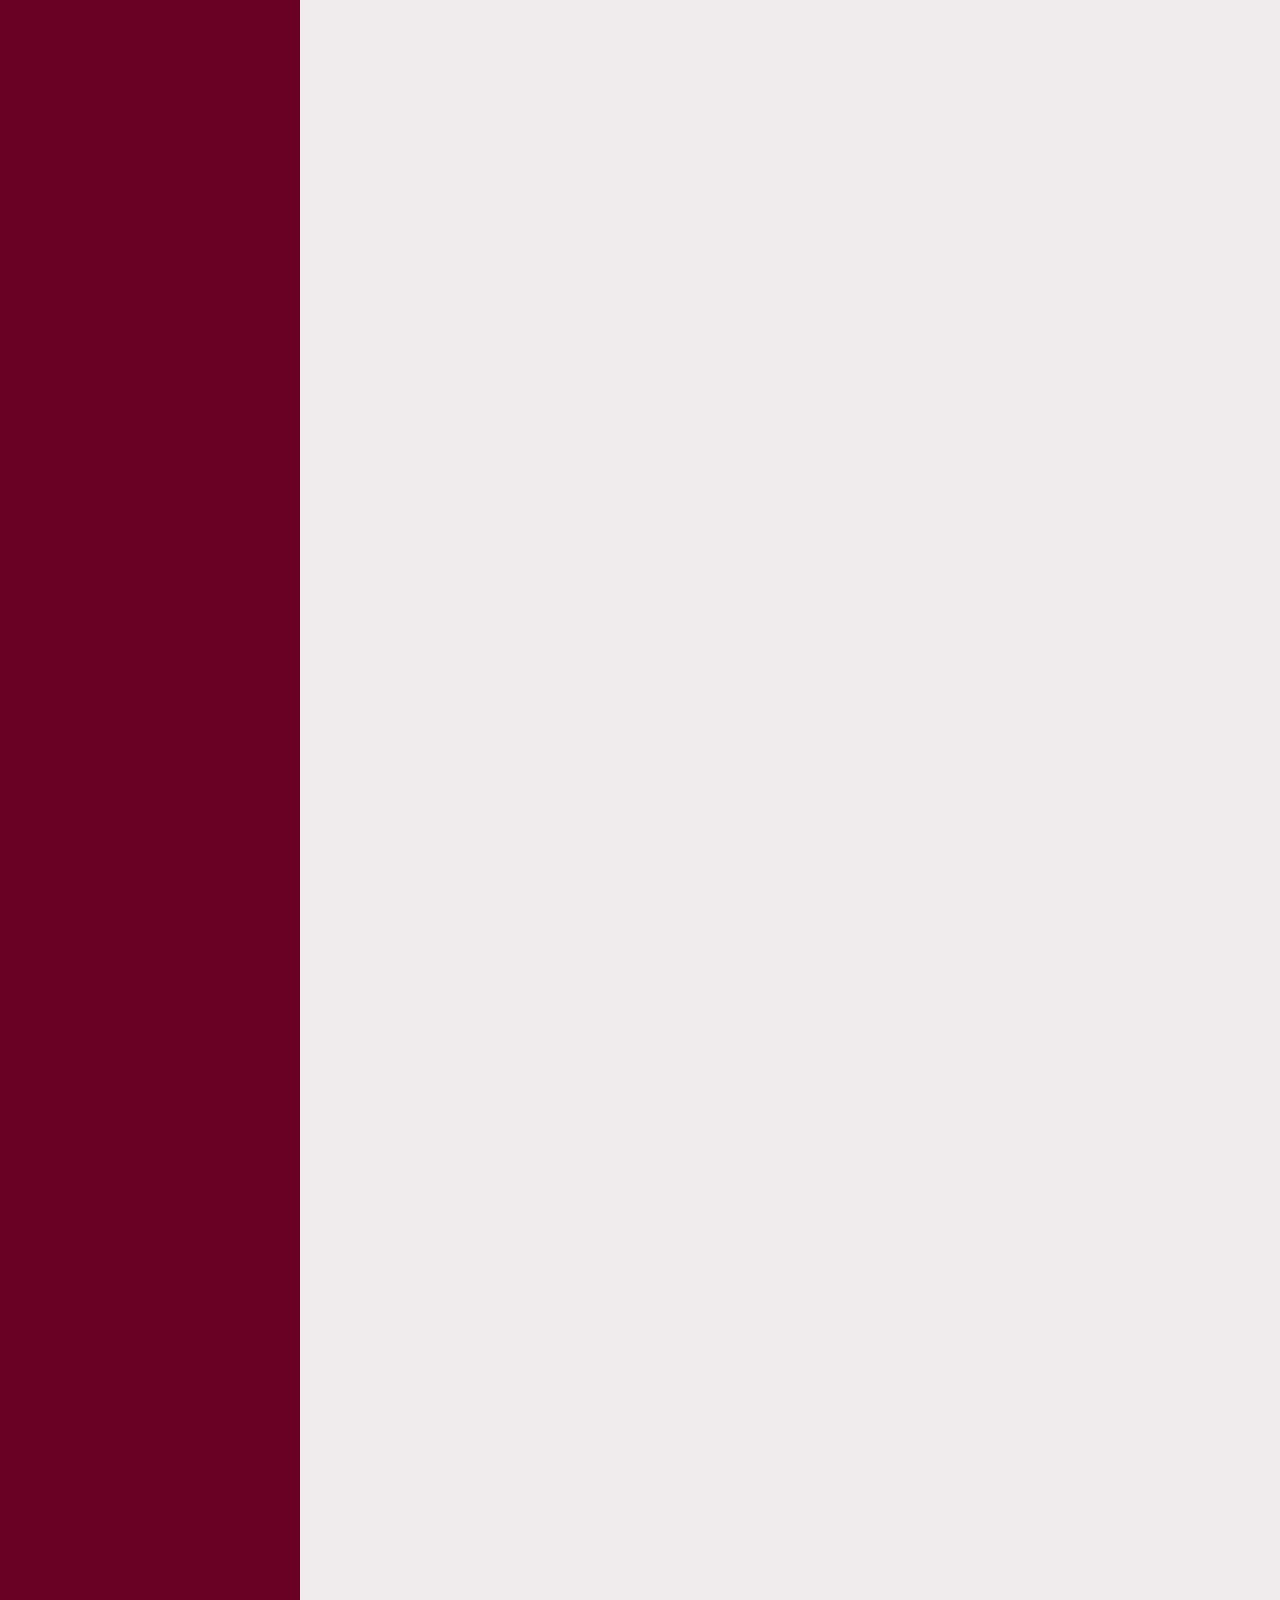
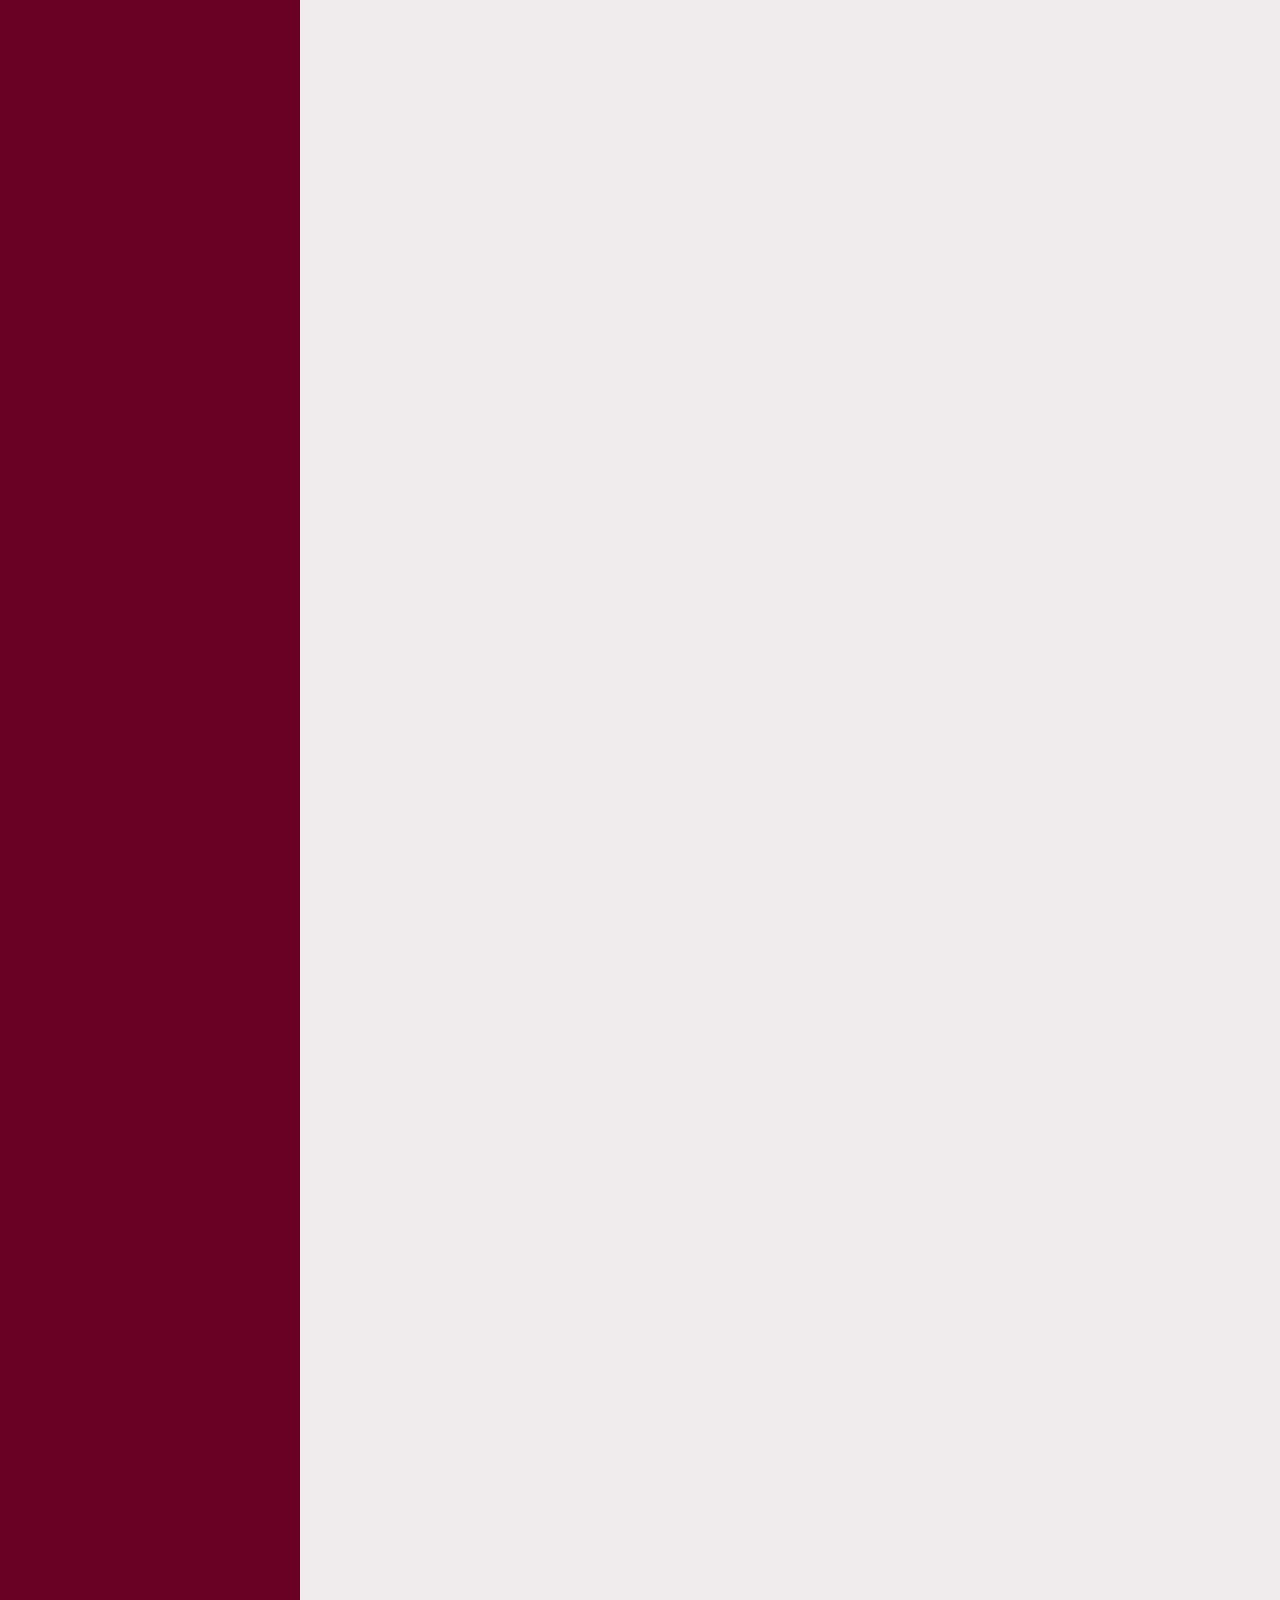
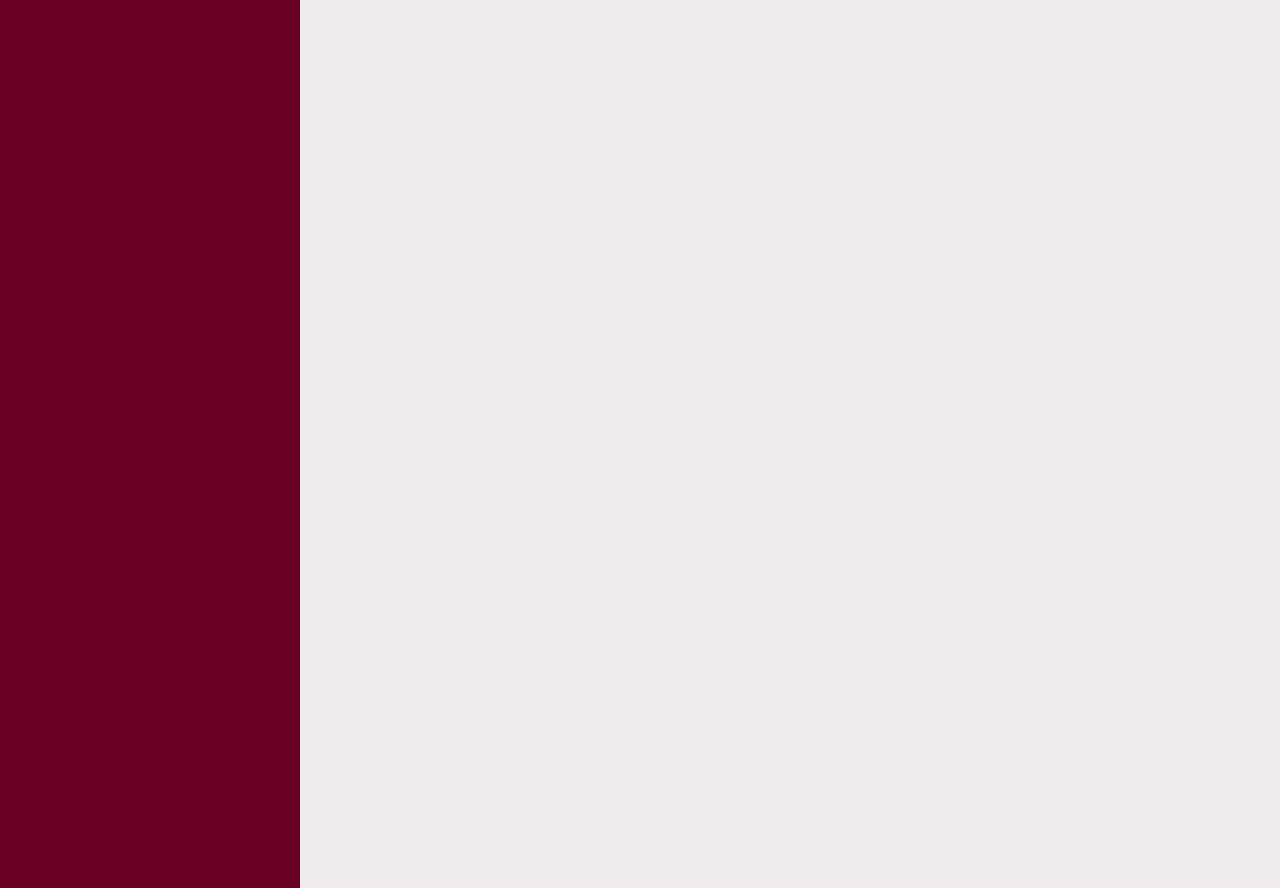
==== commit 8427b2e6: "adicionando as seleções" ====
--- a/index.html
+++ b/index.html
@@ -16,8 +16,18 @@
             <li><a href="selecoes.html" style="color:rgb(240, 235, 214)">Seleções participantes</a>
                   <ul class="one">
                       <li><a href="selecoes.html#brasil">Brasil</a></li>
-                      <li><a href="link pra ir direto no país">País</a></li>
-                      <li><a href="link pra ir direto no país">País</a></li>
+                      <li><a href="selecoes.html#senegal">Senegal</a></li>
+                      <li><a href="selecoes.html#holanda">Holanda</a></li>
+                      <li><a href="selecoes.html#inglaterra">Inglaterra</a></li>
+                      <li><a href="selecoes.html#argentina">Argentina</a></li>
+                      <li><a href="selecoes.html#franca">França</a></li>
+                      <li><a href="selecoes.html#dinamarca">Dinamarca</a></li>
+                      <li><a href="selecoes.html#espanha">Espanha</a></li>
+                      <li><a href="selecoes.html#alemanha">Alemanha</a></li>
+                      <li><a href="selecoes.html#croacia">Croácia</a></li>
+                      <li><a href="selecoes.html#portugal">Portugal</a></li>
+                      <li><a href="selecoes.html#uruguai">Uruguai</a></li>
+
                   </ul>
               </li>
             <li><a href="grupos.html" style="color:rgb(240, 235, 214)">Grupos da Competição</a></li>
--- a/css/copa.css
+++ b/css/copa.css
@@ -53,7 +53,7 @@
     position: absolute;
     line-height: 35px;
     width: 300px;
-    height: 100%;
+    height: 10000px;
     background: rgb(104, 1, 35);
     padding: 20px;
   }
@@ -62,7 +62,7 @@
   nav ul {
     list-style-type: none;
     padding: 0;
-    position: relative;
+    position: sticky;
     font-family: 'Lucida Sans', 'Lucida Sans Regular', 'Lucida Grande', 'Lucida Sans Unicode', Geneva, Verdana, sans-serif;
     color:rgb(240, 235, 237);
   }
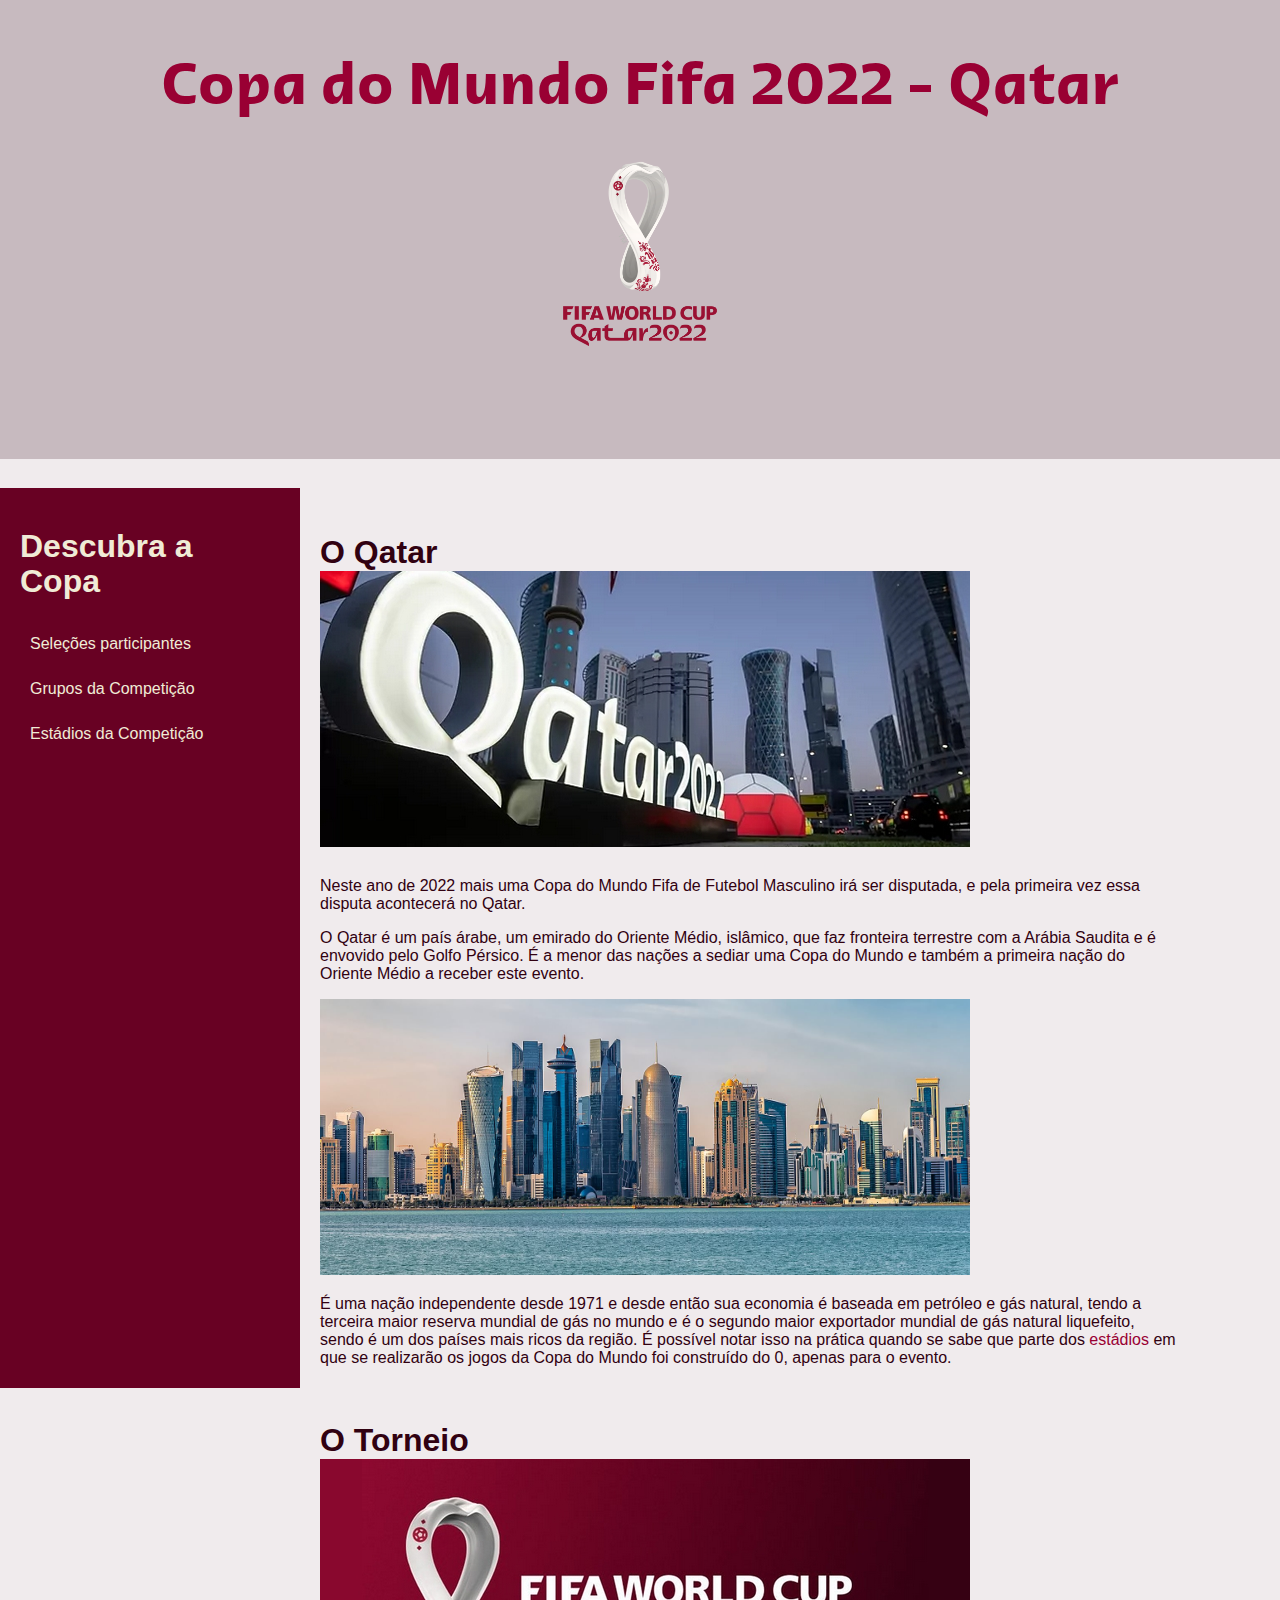
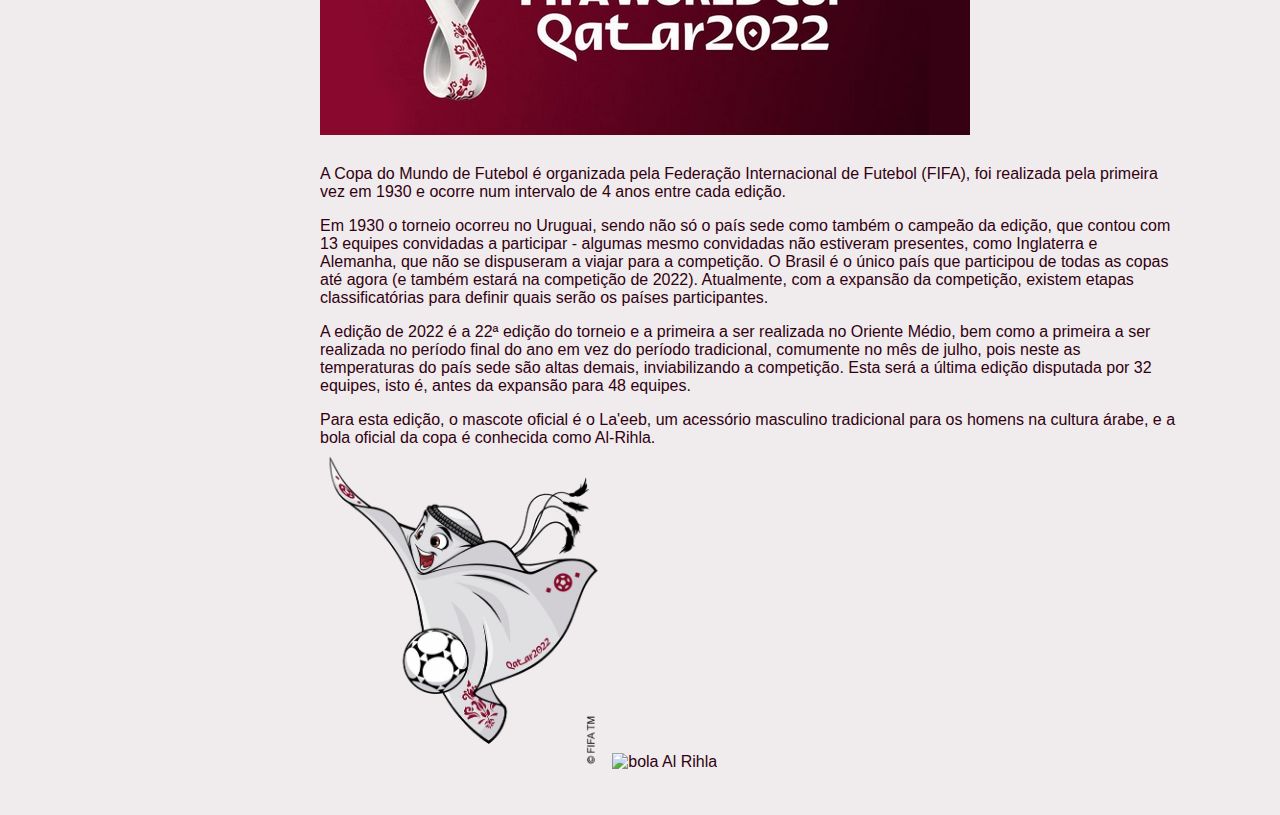
==== commit 8fc6ae20: "Update index.html" ====
--- a/index.html
+++ b/index.html
@@ -7,7 +7,6 @@
     <title>Copa do Mundo 2022 | Qatar</title>
     <link href="img/copaicon.ico" rel="icon">
     <link rel="stylesheet" href="css/copa.css">
-    <link rel="stylesheet" href="css/estadios.css"> 
     <nav>
       
         <h1 style="color:rgb(240, 235, 214)">Descubra a Copa</h1>
--- a/css/copa.css
+++ b/css/copa.css
@@ -53,7 +53,7 @@
     position: absolute;
     line-height: 35px;
     width: 300px;
-    height: 10000px;
+    height: 100%;
     background: rgb(104, 1, 35);
     padding: 20px;
   }
@@ -119,4 +119,4 @@
       display:none;
       }
   
-      .menu li:hover ul, .menu li.over ul{display:block;}+      .menu li:hover ul, .menu li.over ul{display:block;}
